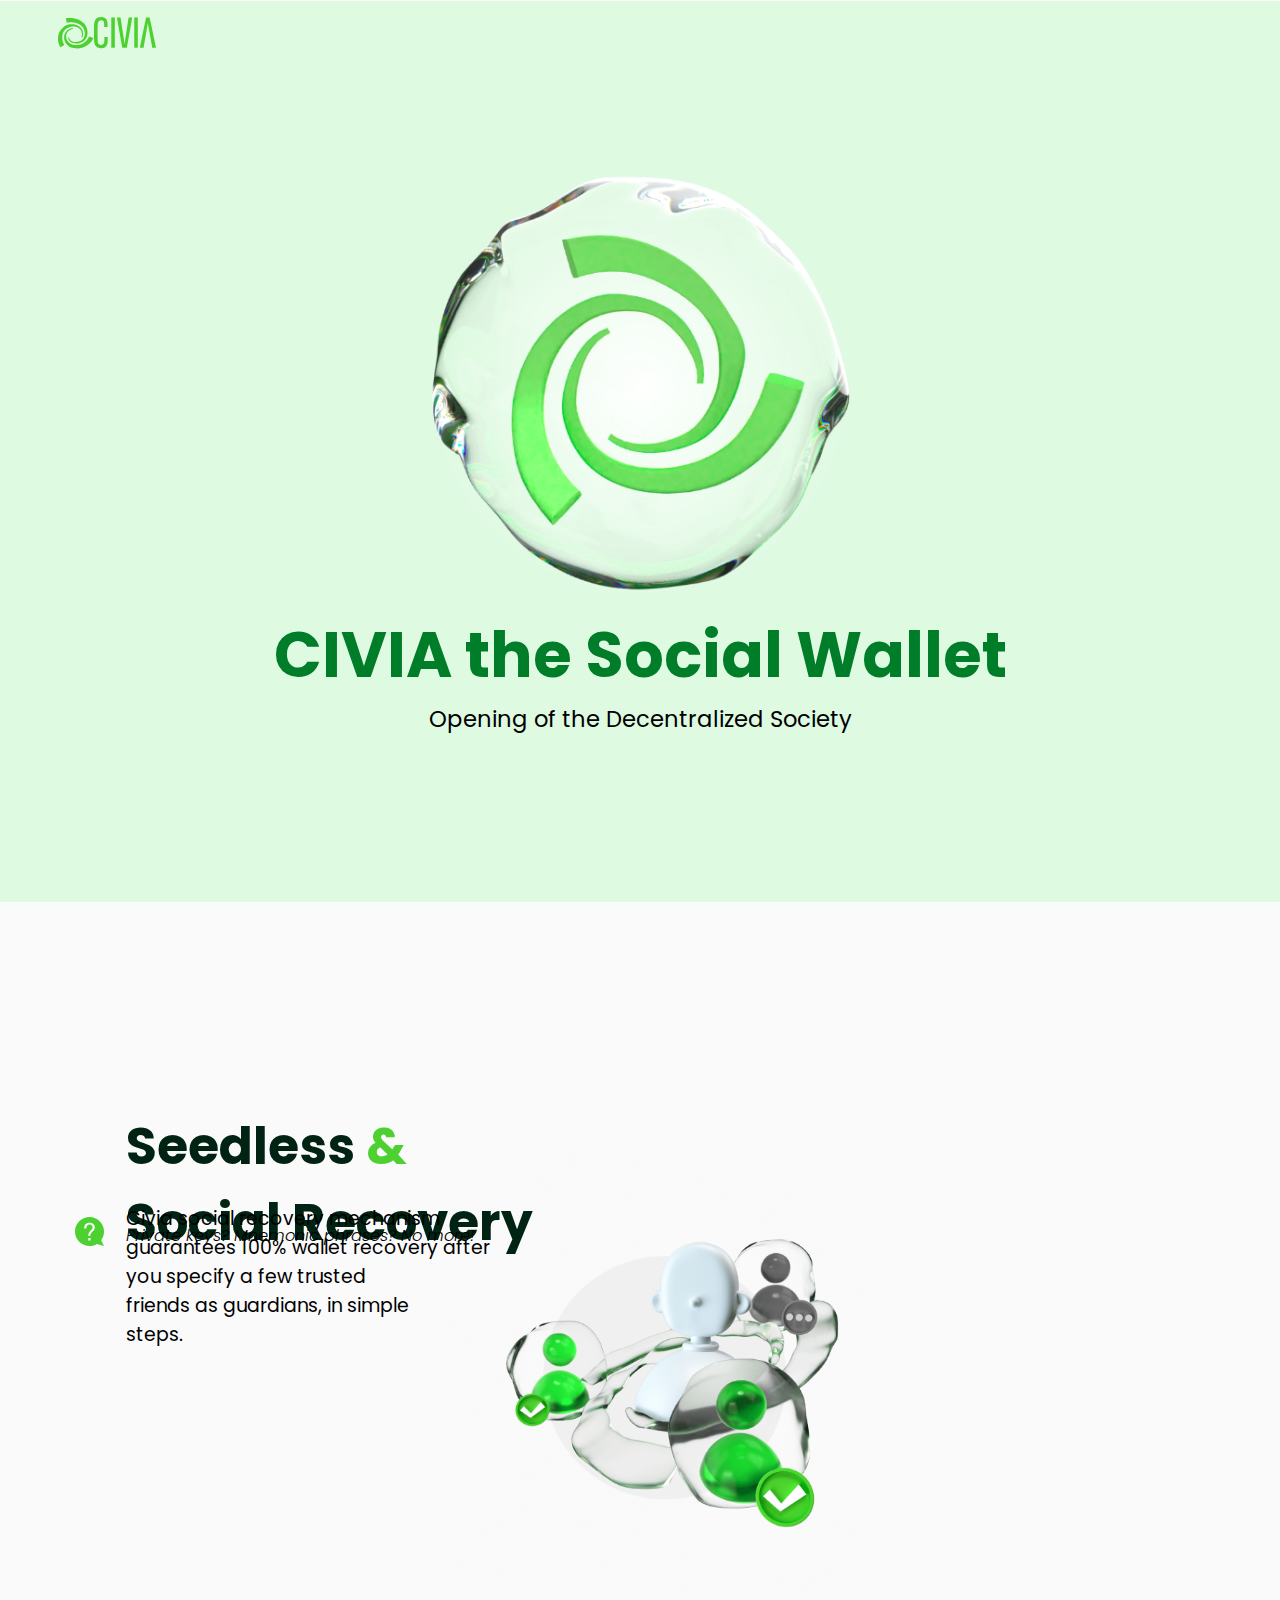
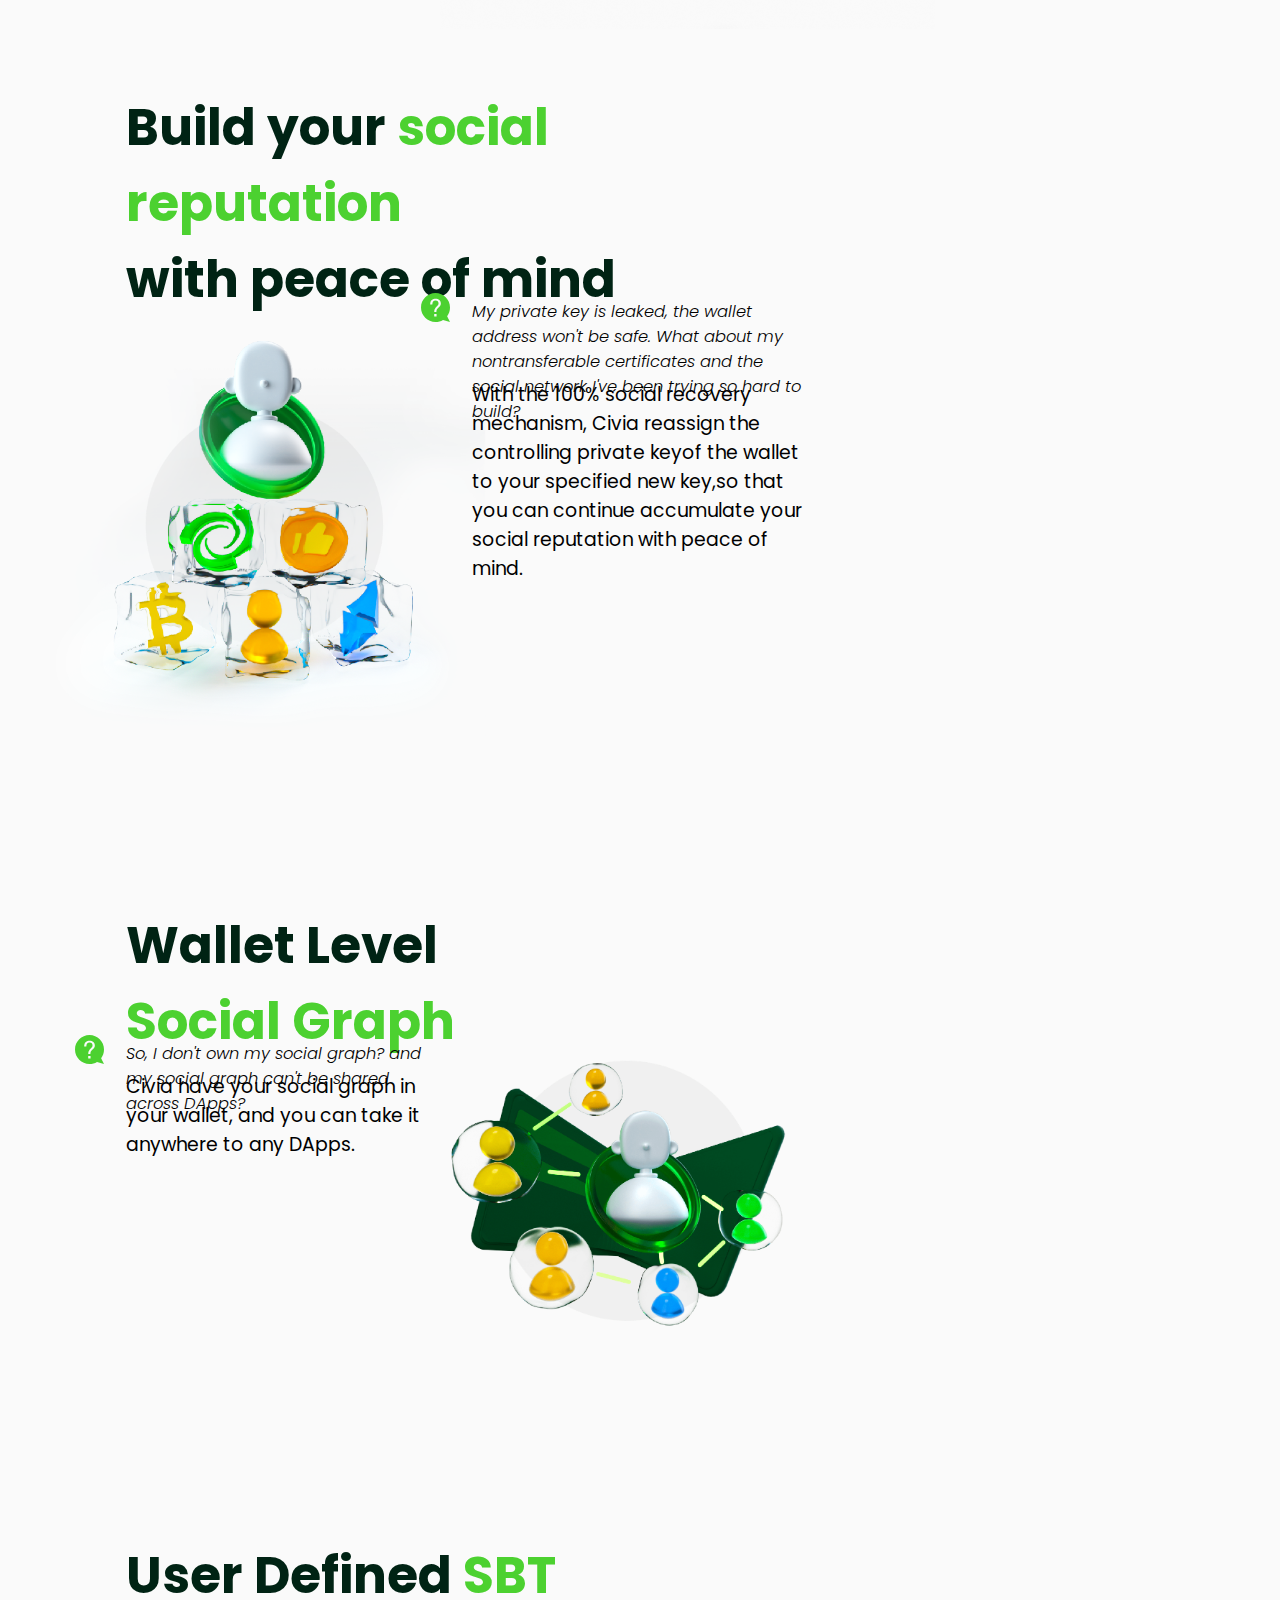
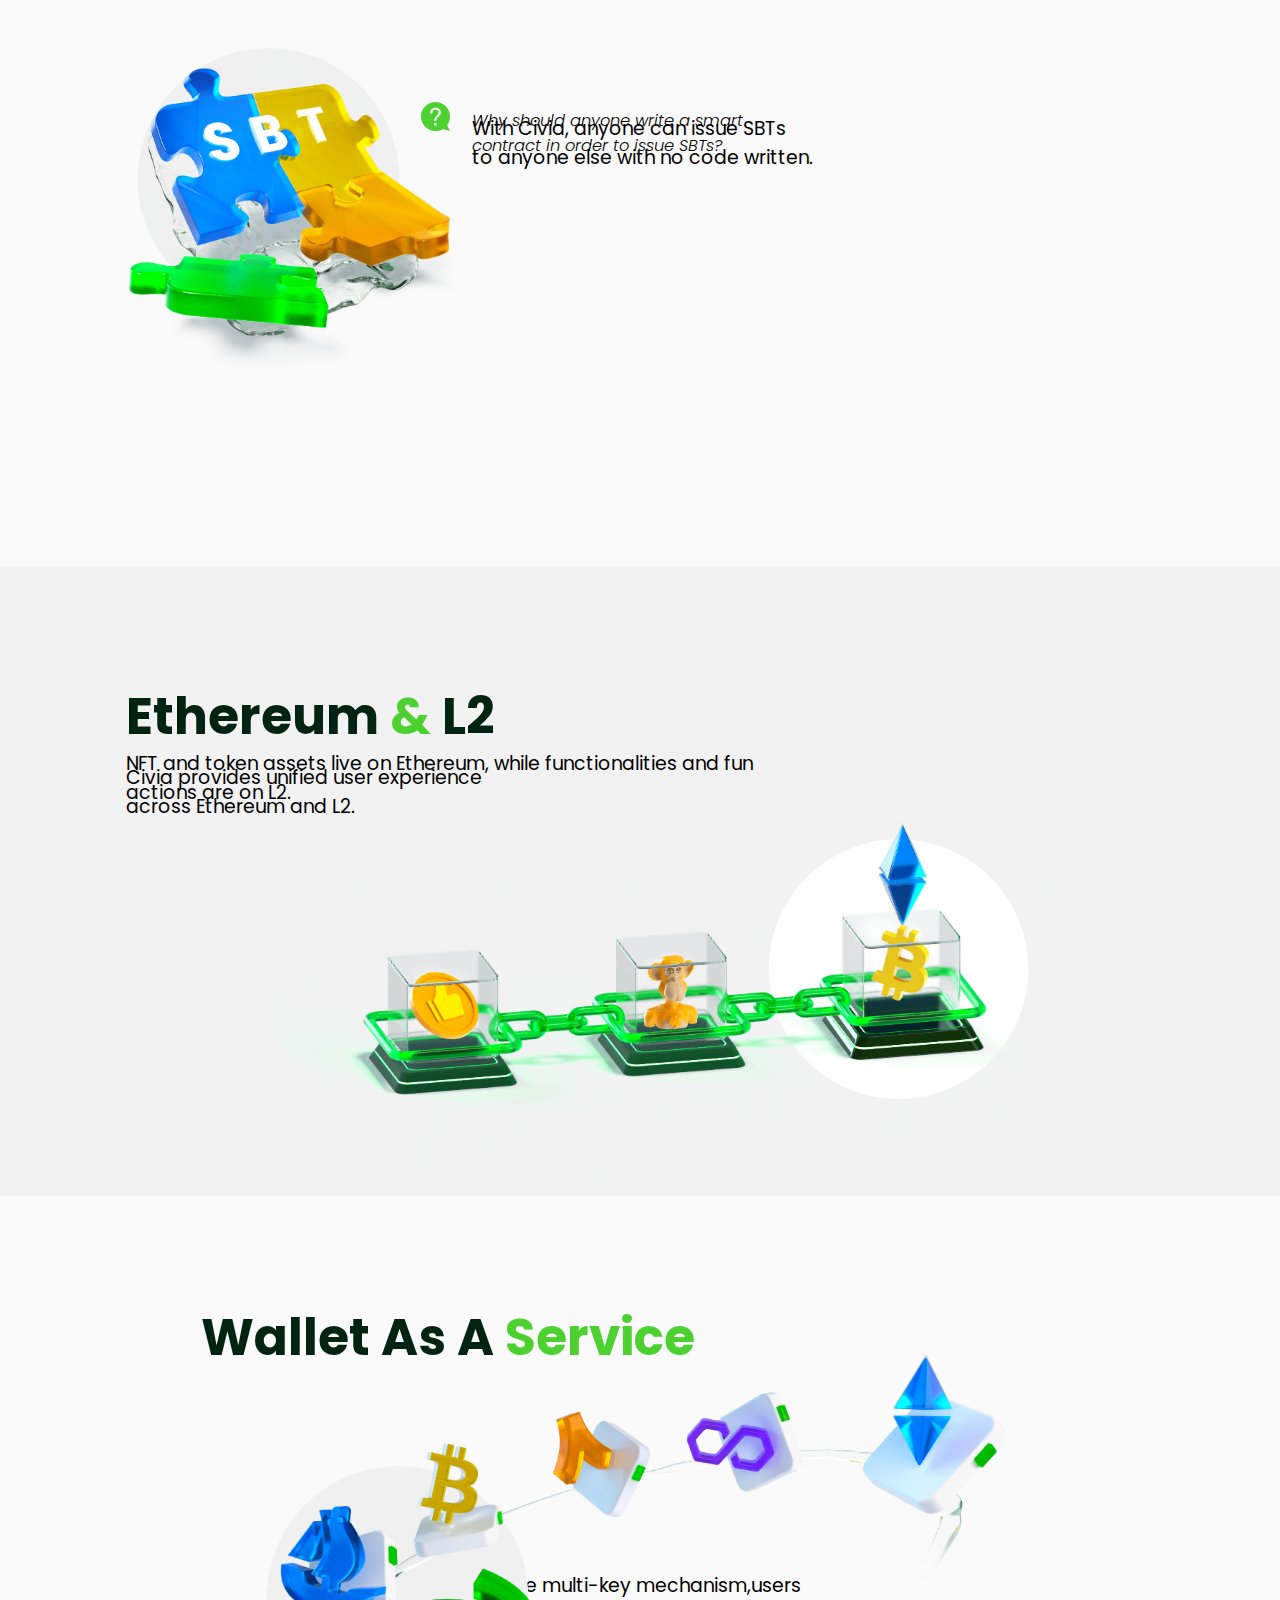
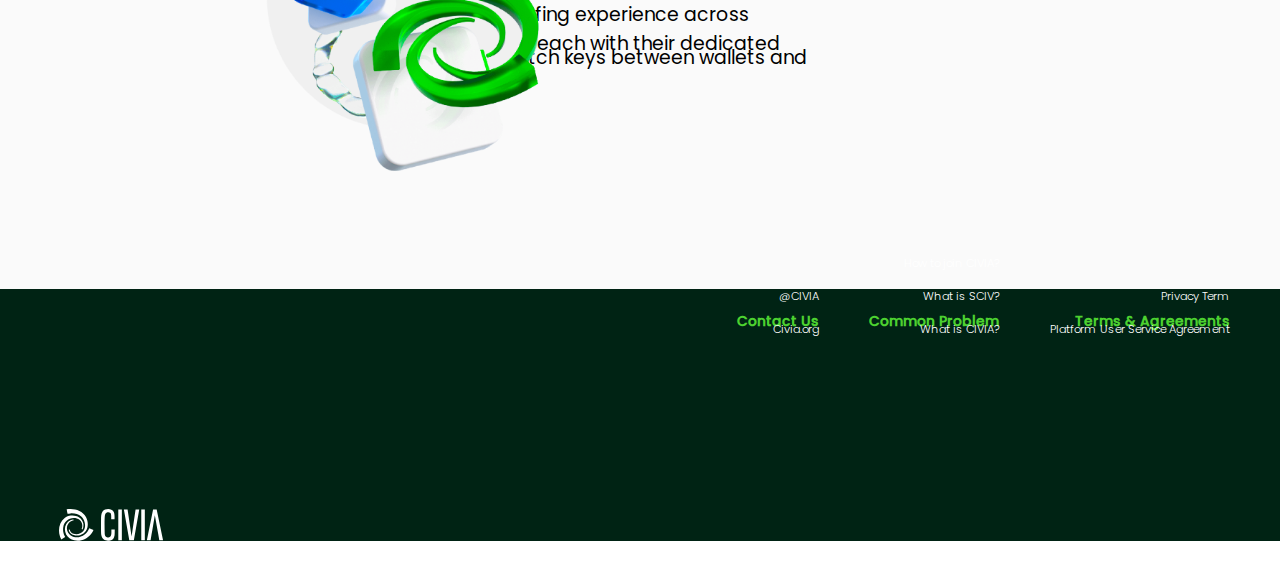
==== index.html @ f8cc35bf "save" ====
<!DOCTYPE html>
<html lang="en">
<head>
  <meta charset="UTF-8">
  <meta http-equiv="X-UA-Compatible" content="IE=edge">
  <meta name="viewport" content="width=device-width, initial-scale=1.0, maximum-scale=1.0, minimum-scale=1.0, viewport-fit=cover"/>
  <title>Civia</title>
  <link rel="icon" type="image/svg+xml" href="./img/images/civia-icon.svg" />
  <link href="https://cdn.jsdelivr.net/npm/bootstrap@5.3.0-alpha1/dist/css/bootstrap.min.css" rel="stylesheet" integrity="sha384-GLhlTQ8iRABdZLl6O3oVMWSktQOp6b7In1Zl3/Jr59b6EGGoI1aFkw7cmDA6j6gD" crossorigin="anonymous">
  <link rel="stylesheet" href="./css/index.css">
  <script src="https://cdn.jsdelivr.net/npm/bootstrap@5.3.0-alpha1/dist/js/bootstrap.bundle.min.js" integrity="sha384-w76AqPfDkMBDXo30jS1Sgez6pr3x5MlQ1ZAGC+nuZB+EYdgRZgiwxhTBTkF7CXvN" crossorigin="anonymous"></script>
</head>
<body>
  <div class="container-fluid body">
    <div class="container-fluid header">
      <div class="container-fluid header-item">
        <img class="icon" src="./img/images/civia-icon.svg" alt="">
        <img class="logo" src="./img/images/civia-logo.svg" alt="">
      </div>
    </div>
    <div class="container-fluid section">
      <div class="image-box">
        <img class="image-bg" src="./img/images/background_W.png" alt="">
        <div id="image">
          <canvas id="cvs" width="474" height="474"  />
        </div>
      </div>
      
      <!-- <img id="image" src="./img/pics/pop00000001.png" alt=""> -->
      <div class="desc1">CIVIA the Social Wallet</div>
      <div class="desc2">Opening of the Decentralized Society</div>
    </div>
    <div class="container-fluid section-1">
      <div class="container-md bg">
        <p class="title">Seedless <span>&</span><br/>Social Recovery</p>
        <div class="desc">
          <p class="desc-1">Private keys? Mnemonic phrases? No more!</p>
          <p class="desc-2">Civia social recovery mechanism<br/>guarantees 100% wallet recovery after<br/>you specify a few trusted<br/>friends as guardians, in simple<br/>steps.</p>
        </div>
      </div>
    </div>
    <div class="container-fluid section-2">
      <div class="container-md bg">
        <p class="title">Build your <span>social<br/>reputation</span><br/>with peace of mind</p>
        <div class="desc">
          <p class="desc-1">My private key is leaked, the wallet<br/>address won't be safe. 
            What about my<br/>nontransferable certificates and the<br/>social network I've been trying so hard to<br/>build?</p>
          <p class="desc-2">
            With the 100% social recovery<br/>mechanism, Civia reassign the<br/>controlling private keyof the wallet<br/>
            to your specified new key,so that<br/>you can continue accumulate your<br/>social reputation with peace of<br/>mind.</p>
        </div>
      </div>
      
    </div>
    <div class="container-fluid section-3">
      <div class="container-md bg">
        <p class="title">Wallet Level<br/><span>Social Graph</span></p>
        <div class="desc">
          <p class="desc-1">So, I don't own my social graph? and<br/>my social graph can't be shared<br/>across DApps?</p>
          <p class="desc-2">
            Civia have your social graph in<br/>your wallet, and you can take it<br/>anywhere to any DApps.</p>
        </div>
      </div>
    </div>
    <div class="container-fluid section-4">
      <div class="container-md bg">
        <p class="title">User Defined <span>SBT</span></p>
        <div class="desc">
          <p class="desc-1">Why should anyone write a smart<br/>contract in order to issue SBTs?</p>
          <p class="desc-2">With Civia, anyone can issue SBTs<br/>to anyone else with no code written.</p>
        </div>
      </div>
    </div>
    <div class="container-fluid section-5">
      <div class="container-fluid bg">
        <div class="container-md">
          <p class="title">Ethereum <span>&</span> L2</p>
          <div class="desc">
            <p class="desc-2">NFT and token assets live on Ethereum, while functionalities and fun<br/>actions are on L2. </p>
            <p class="desc-2">Civia provides unified user experience<br/>across Ethereum and L2.</p>
          </div>
          <img class="image" src="./img/images/desc-5.png" alt="">
        </div>
      </div>
    </div>
    <div class="container-fluid section-6">
      <div class="container-fluid bg">
        <p class="title">Wallet As A <span>Service</span></p>
        <img class="image" src="./img/images/desc-6.png" alt="">
        <div class="desc">
          <p class="desc-2">With the flexible multi-key mechanism,users<br/>get smooth surfing experience across<br/>multiple DApps each with their dedicated<br/>keys.  </p>
          <p class="desc-2">No need to switch keys between wallets and<br/>DApps.</p>
        </div>
      </div>
    </div>
    <div class="container-fluid section-footer">
      <div class="left">
        <img class="icon" src="./img/images/civia-icon2.svg" alt="">
        <img class="logo" src="./img/images/civia-logo2.svg" alt="">
      </div>
      <div class="right">
        <div class="list">
          <h1>Contact Us</h1>
          <p>Civia.org</p>
          <p>@CIVIA</p>
        </div>
        <div class="list">
          <h1>Common Problem</h1>
          <p>What is CIVIA?</p>
          <p>What is SCIV?</p>
          <p>How to join CIVIA?</p>
        </div>
        <div class="list">
          <h1>Terms & Agreements</h1>
          <p>Platform User Service Agreement</p>
          <p>Privacy Term</p>
        </div>
      </div>
    </div>
  </div>
</body>
<script src="./js/jquery.min.js"></script>
<script src="./js/index.js"></script>
<script>
  $(function() {
    const urls = (new Array(240).fill(0, 0).map( (item, idx) => `pop00000${idx>98? '': (idx>8? '0': '00')}${idx +1}.png`));

    function mapImages (urls) {
      const imgMaps = new Map();
      let count = 0;
      //
      for(let url of urls){
        imgMaps.set(url, null);
        loadImg(url).then(img => img, () => {
          return loadImg(url);
        }).then(img => {
          imgMaps.set(url, img);
          count ++;
        });
      }
      return imgMaps;
    };

    const imgMaps = mapImages(urls);

    function loadImg(src) {
      console.log('----- src -----', src);
      return fetch(`/img/pics/${src}`).then((res) => res.blob()).then( blob => {
        const img = new Image();
        img.src =  URL.createObjectURL(blob);
        return img;
      });
    };

    function drawImg(imgMaps, index = 0, ctx) {
      const imgArr = Array.from(imgMaps.keys());
      const key = imgArr[index];
      const img = imgMaps.get(key);
      if(img){
        ctx.clearRect(0, 0, 474, 474);
        ctx.drawImage(imgMaps.get(key), 0, 0, 474, 474);
      }
    }

    const ctx = $('#cvs')[0].getContext('2d');
    // console.log('----- ctx -----', ctx);
    let index = 0;
    drawImg(imgMaps, index, ctx);
    setInterval(() => {
      index >= imgMaps.size && (index = 0);
      drawImg(imgMaps, index ++, ctx);
    }, 30);
  })
</script>
</html>
---- css/index.css ----
* {
  margin: 0;
  padding: 0;
}

@font-face {
  font-family: p-Bold;
  src: url(../font/Poppins-Bold.ttf);
}

@font-face {
  font-family: p-Light;
  src: url(../font/Poppins-Light.ttf);
}

@font-face {
  font-family: p-Lightlic;
  src: url(../font/Poppins-LightItalic.ttf);
}

@font-face {
  font-family: p-Medium;
  src: url(../font/Poppins-Medium.ttf);
}

@font-face {
  font-family: p-Regular;
  src: url(../font/Poppins-Regular.ttf);
}

.body {
  background: #FAFAFA;
}

.container-fluid {
  padding-left: 0;
  padding-right: 0;
  padding-top: 1px;
}

/* .container-lg {
  border: 1px solid;
} */

.header {
  height: 1rem;
  position: fixed;
  top: 0;
  left: 0;
  z-index: 9999;
}

.header .header-item {
  height: 100%;
  display: flex;
  justify-content: space-between;
  align-items: center;
}

.header .header-item .logo {
  width: 1rem;
  margin-right: 0.97rem;
}

.header .header-item .icon {
  width: 0.5613rem;
  margin-left: 0.93rem;
}

.section {
  background-color: #DEFAE1;
  display: flex;
  flex-direction: column;
  justify-content: center;
  align-items: center;
}

.image-box {
  width: 7rem;
  height: 7rem;
  position: relative;
}

.image-box .image-bg {
  width: 100%;
  height: 100%;
  position: absolute;
  top: 0;
  left: 0;
}

#image {
  width: 100%;
  height: 100%;
  position: relative;
}

/* #image img {
  width: 100%;
  height: 100%;
  position: absolute;
  top: 0;
  left: 0;
} */

#image canvas {
  width: 7rem;
  height: 7rem;
  position: absolute;
  top: 0;
  left: 0;
}

.section .desc1 {
  font-family: p-Bold;
  color: rgba(0, 125, 40, 1);
  font-size: 1rem;
  white-space: nowrap;
}

.section .desc2 {
  font-family: p-Regular;
  font-size: 0.36rem;
  white-space: nowrap;
}

.title {
  font-family: p-Bold;
  font-size: 0.8rem;
  color: rgba(0, 35, 20, 1);
}

.title span {
  color: rgba(76, 209, 48, 1);
}

.desc .desc-1 {
  font-family: p-Lightlic;
  font-size: 0.26rem;
  white-space: nowrap;
  position: relative;
}
.desc .desc-1:before{
    content: '';
    display:inline-block;
    width: 0.46rem;
    height: 0.46rem;
    position:absolute;
    left: -0.8rem;
    top: -0.1rem;
    background: url('../img/images/question.svg') no-repeat;
    background-size: 0.46rem 0.46rem;
}

.desc .desc-2 {
  font-family: p-Regular;
  font-size: 0.30rem;
  font-weight: 400;
  white-space: nowrap;
  margin-top: -0.7rem;
}

.section-1 {
  height: 12rem;
  margin-top: 0.5rem;
}

.section-1 .bg {
  width: 70%;
  height: 100%;
  background-image: url('../img/images/desc-1.png');
  background-repeat: no-repeat;
  background-size: 7.87rem 7.87rem;
  background-position: 7rem 0.4rem;
  padding-left: 2rem;
}

.section-1 .title {
  margin-top: 2.78rem;
}

.section-1 .desc {
  margin-top: -0.6rem;
}

.boxShadow {
  box-shadow: -5px 0 10px rgba(0, 0, 0, 0.1);
}

.section-2 {
  height: 13rem;
}

.section-2 .bg {
  width: 70%;
  height: 100%;
  background-image: url('../img/images/desc-2.png');
  background-repeat: no-repeat;
  background-size: 7.03rem 7.04rem;
  background-position: 0.7rem 3.3rem;
  padding-left: 2rem;
}

.section-2 .desc {
  /* margin-top: 0.5rem; */
  margin-top: -0.3rem;
  margin-left: 5.5rem;
}

.section-2 .desc .desc-1,
.section-2 .desc .desc-2 {
  width: 6.18rem;
}
 
.section-3 {
  height: 10rem;
}

.section-3 .bg {
  width: 70%;
  height: 100%;
  background-image: url('../img/images/desc-3.png');
  background-repeat: no-repeat;
  background-size: 6.53rem 6.53rem;
  background-position: 6.5rem 0.95rem;
  padding-left: 2rem;
}

.section-3 .desc {
  margin-top: -0.3rem;
}

.section-4 {
  height: 10rem;
}

.section-4 .bg {
  width: 70%;
  height: 100%;
  background-image: url('../img/images/desc-4.png');
  background-repeat: no-repeat;
  background-size: 8.67rem 8.67rem;
  background-position: 0 -0.2rem;
  padding-left: 2rem;
}

.section-4 .desc {
  margin-top: 1.5rem;
  margin-left: 5.5rem;
}

.section-4 .desc .desc-1,
.section-4 .desc .desc-2 {
  width: 6.2rem;
}

.section-5 {
  height: 10rem;
  background: rgba(242, 242, 242, 1);
  position: relative;
}

.section-5 .bg {
  width: 70%;
  height: 100%;
  padding-left: 2rem;
}

.section-5 .title {
  margin-top: 1.76rem;
}

.section-5 .image {
  width: 13.08rem;
  height: 6.55rem;
  position: absolute;
  top: 3.3rem;
  left: 4.15rem;
}

.section-5 .desc {
  margin-top: 0.6rem;
}

.section-6 {
  height: 11rem;
  position: relative;
}

.section-6 .bg {
  width: 70%;
  height: 100%;
}

.section-6 .title {
  margin-top: 1.62rem;
  text-align: center;
}

.section-6 .image {
  width: 15.39rem;
  height: 7.7rem;
  position: absolute;
  top: 1.85rem;
  left: 2rem;
}

.section-6 .desc {
  margin-top: 3.8rem;
  margin-left: 6.2rem;
}

.section-6 .desc .desc-2 {
  width: 8.2rem;
}

.section-footer {
  height: 4rem;
  background: rgba(0, 35, 20, 1);
  display: flex;
  justify-content: space-between;
}

.section-footer .left {
  height: 100%;
  display: flex;
  align-items: flex-end;
  margin-left: 0.94rem;
  padding-bottom: 0.5rem;
}

.section-footer .left .icon {
  width: 0.5603rem;
}

.section-footer .left .logo {
  width: 1rem;
  margin-left: 0.11rem;
}

.section-footer .right {
  display: flex;
}

.section-footer .right .list {
  text-align: right;
  margin-right: 0.8rem;
  margin-top: 0.5rem;
}

.section-footer .right .list h1 {
  font-family: p-Medium;
  font-size: 0.22rem;
  color: rgba(76, 209, 48, 1);
  line-height: 0;
}

.section-footer .right .list p {
  font-family: p-Light;
  font-size: 0.18rem;
  color: #fff;
  cursor: pointer;
}

.section-footer .right .list p:not(:nth-child(2)) {
  margin-top: -0.8rem;
}

@media screen and (max-width: 768px) {
  .section-1 .bg,
  .section-2 .bg,
  .section-3 .bg,
  .section-4 .bg,
  .section-5 .bg,
  .section-6 .bg {
    width: 90%;
  }
}
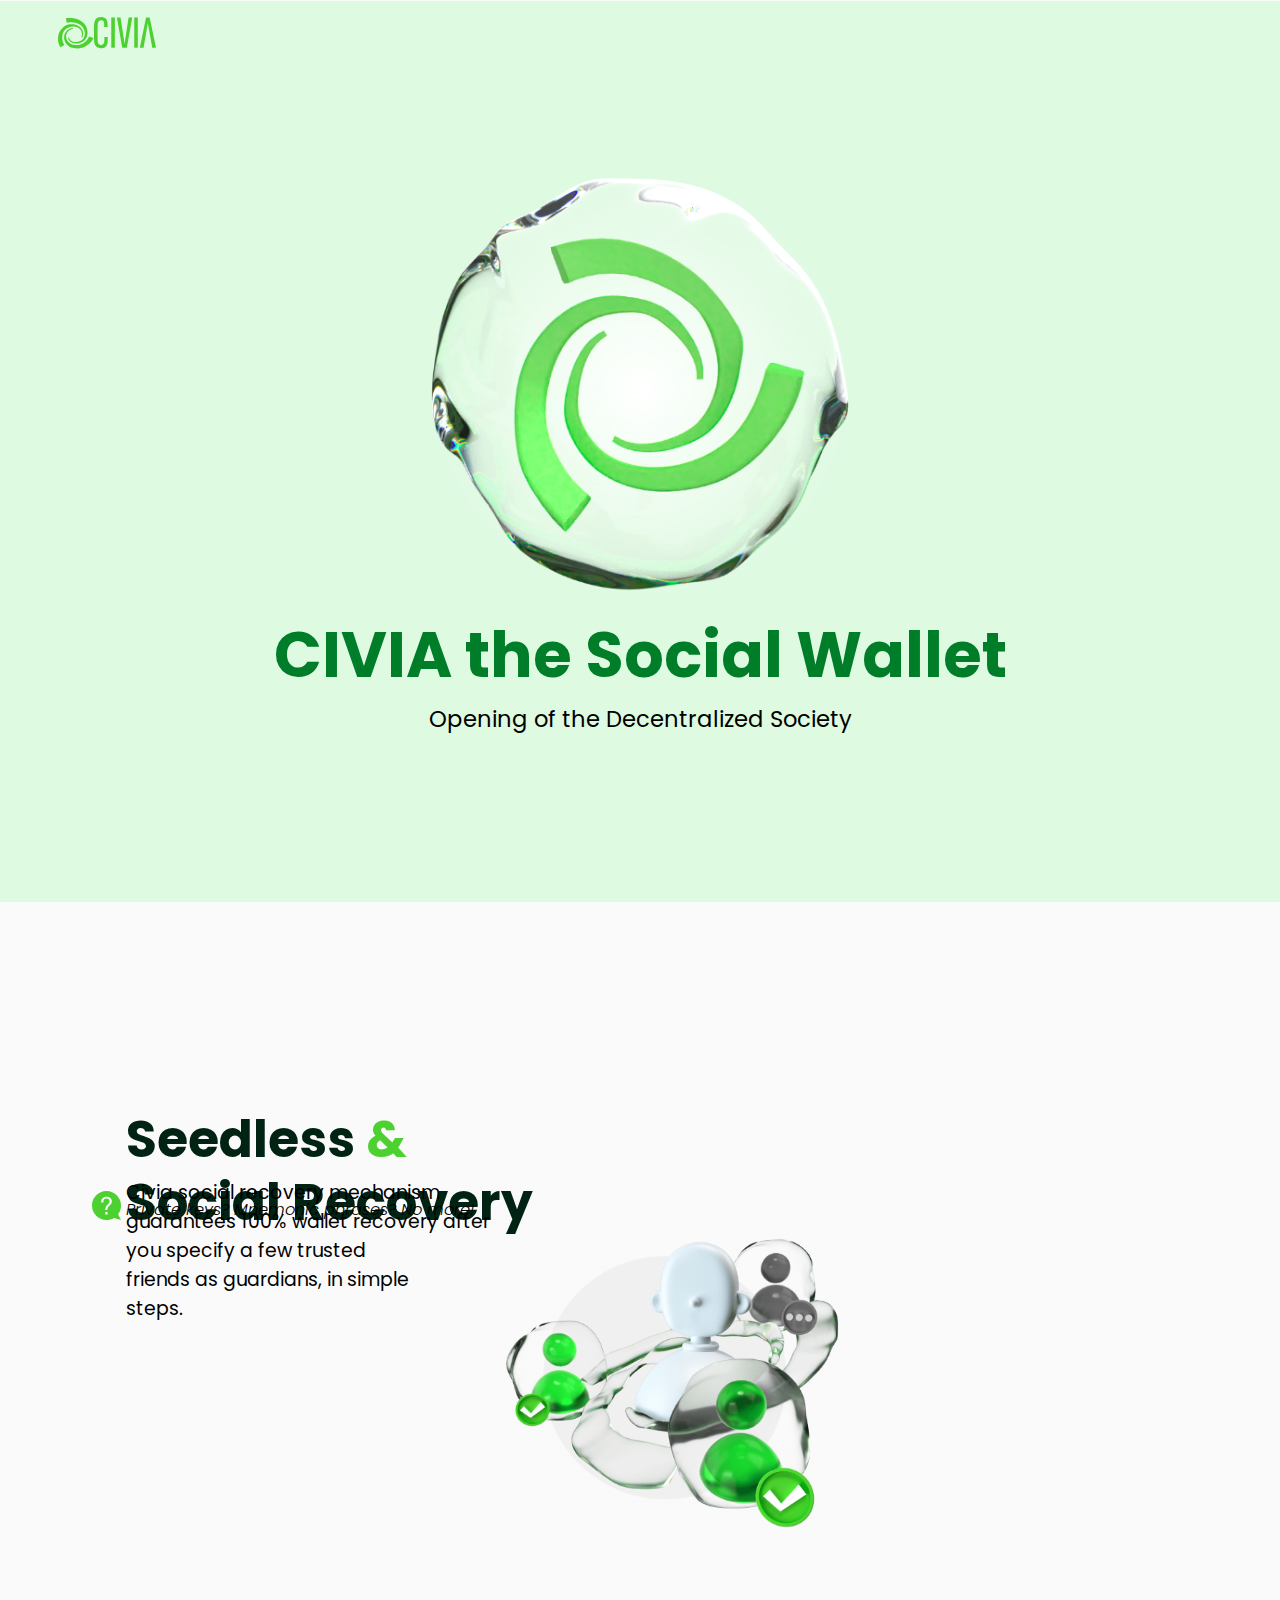
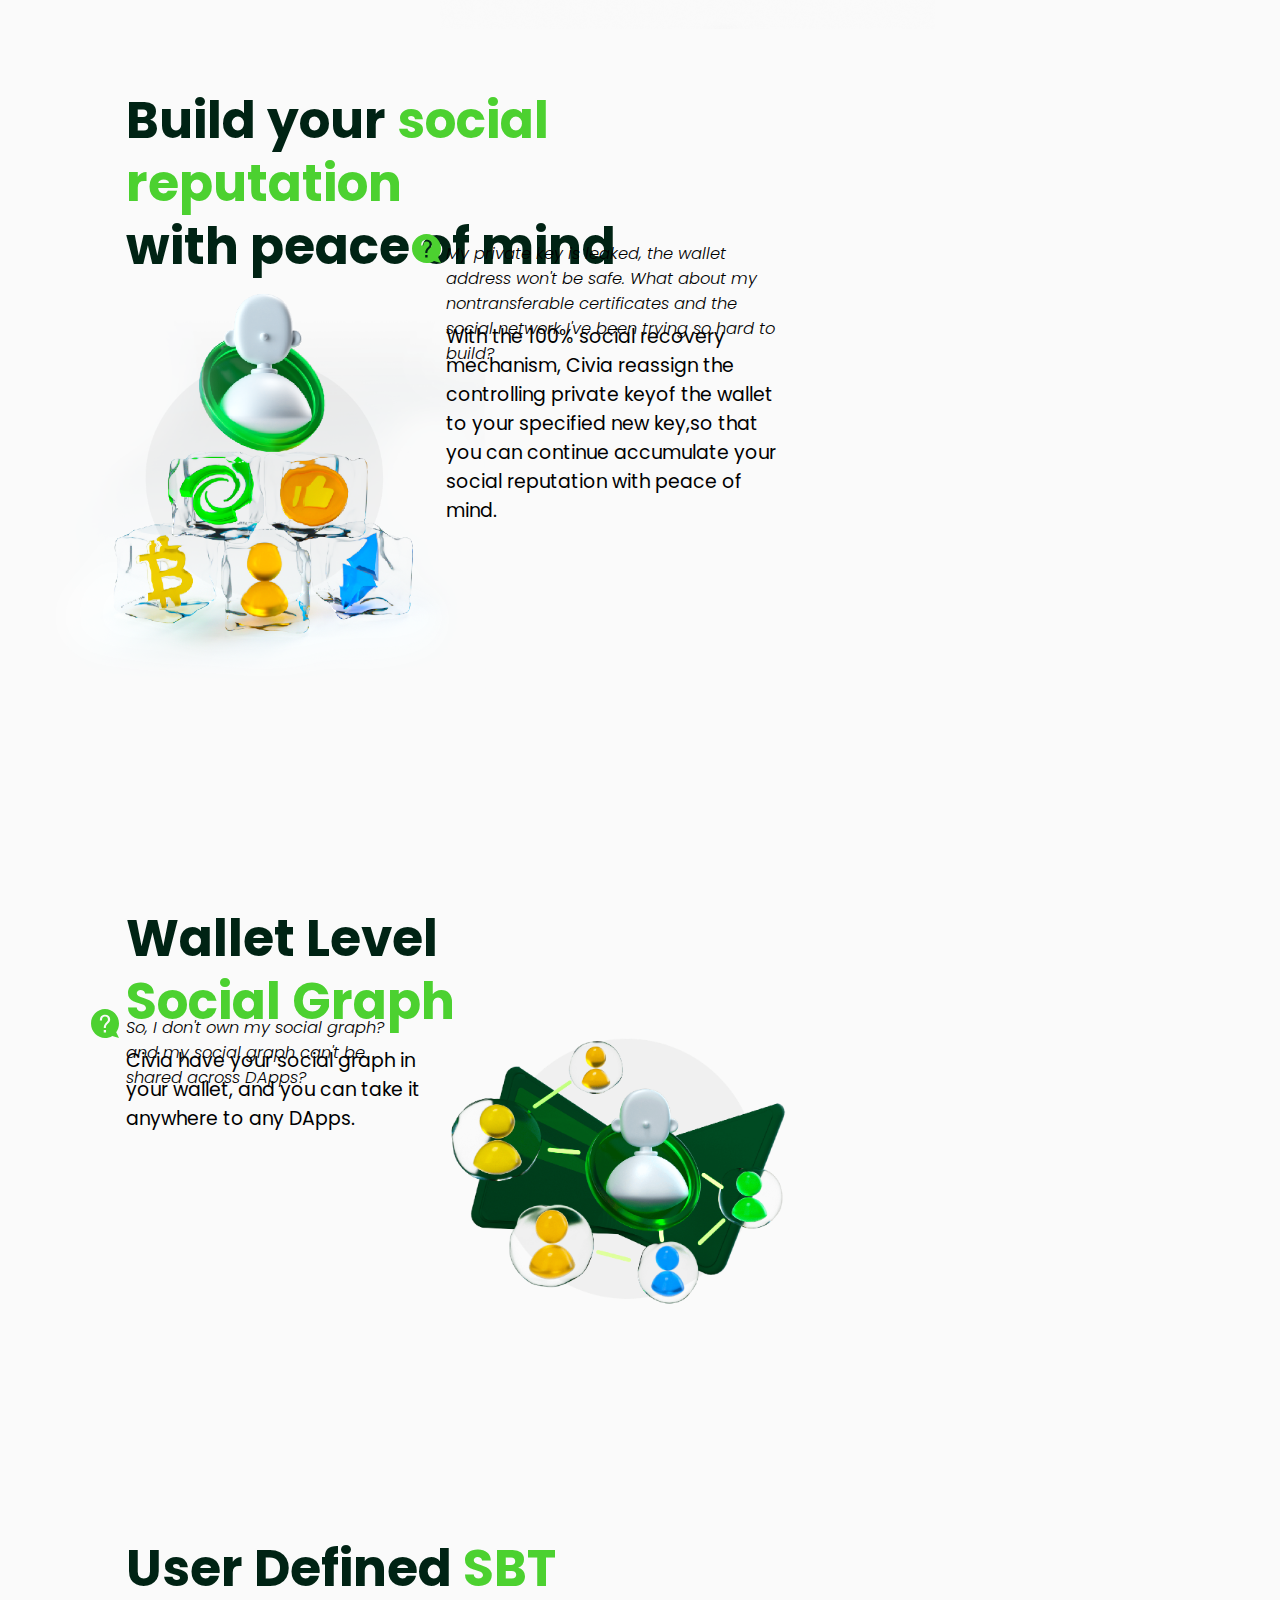
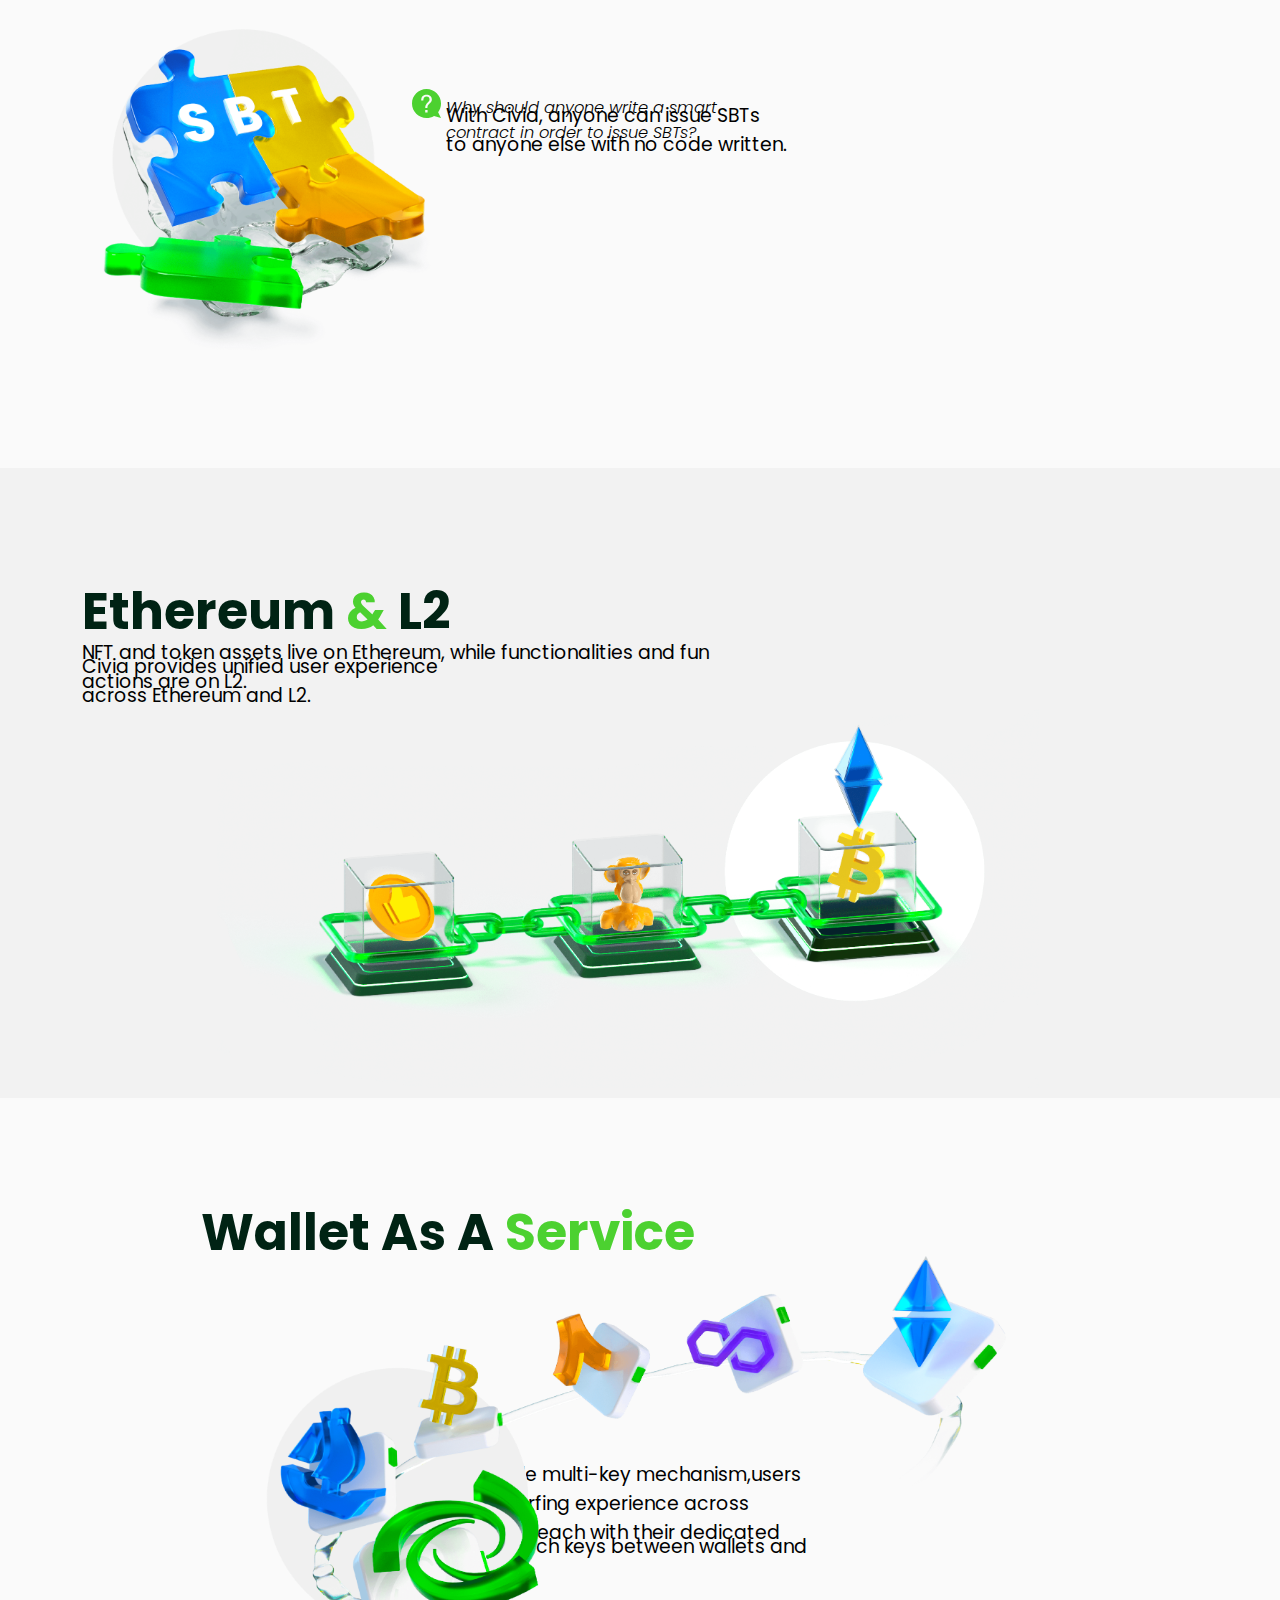
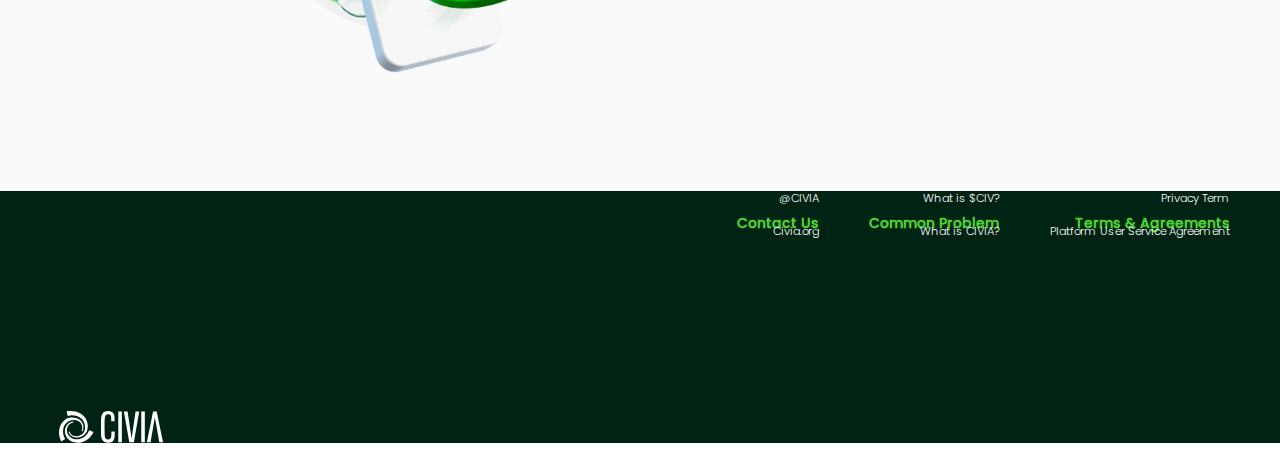
==== commit 52b2b405: "fit phone" ====
--- a/index.html
+++ b/index.html
@@ -34,8 +34,10 @@
       <div class="container-md bg">
         <p class="title">Seedless <span>&</span><br/>Social Recovery</p>
         <div class="desc">
-          <p class="desc-1">Private keys? Mnemonic phrases? No more!</p>
-          <p class="desc-2">Civia social recovery mechanism<br/>guarantees 100% wallet recovery after<br/>you specify a few trusted<br/>friends as guardians, in simple<br/>steps.</p>
+          <p class="desc-1 min768">Private keys? Mnemonic phrases? No more!</p>
+          <p class="desc-1 max768">Private keys? Mnemonic<br/>phrases? No more!</p>
+          <p class="desc-2 min768">Civia social recovery mechanism<br/>guarantees 100% wallet recovery after<br/>you specify a few trusted<br/>friends as guardians, in simple<br/>steps.</p>
+          <p class="desc-2 max768">Civia social recovery<br/>mechanism guarantees<br/>100% wallet recovery after<br/>you specify a few trusted<br/>friends as guardians, in<br/>simple steps.</p>
         </div>
       </div>
     </div>
@@ -43,11 +45,16 @@
       <div class="container-md bg">
         <p class="title">Build your <span>social<br/>reputation</span><br/>with peace of mind</p>
         <div class="desc">
-          <p class="desc-1">My private key is leaked, the wallet<br/>address won't be safe. 
+          <p class="desc-1 min768">My private key is leaked, the wallet<br/>address won't be safe. 
             What about my<br/>nontransferable certificates and the<br/>social network I've been trying so hard to<br/>build?</p>
-          <p class="desc-2">
+          <p class="desc-1 max768">My private key is leaked,<br/> the wallet address won't<br/>be safe. 
+            What about my<br/>nontransferable certificates<br/>and the social network I've<br/>been trying so hard to<br/>build?</p>
+          <p class="desc-2 min768">
             With the 100% social recovery<br/>mechanism, Civia reassign the<br/>controlling private keyof the wallet<br/>
             to your specified new key,so that<br/>you can continue accumulate your<br/>social reputation with peace of<br/>mind.</p>
+          <p class="desc-2 max768">
+            With the 100% social recovery<br/>mechanism, Civia reassign<br/>the controlling private keyof<br/>the wallet
+            to your specified<br/>new key,so that you can<br/>continue accumulate your<br/>social reputation with peace<br/>of mind.</p>
         </div>
       </div>
       
@@ -56,9 +63,12 @@
       <div class="container-md bg">
         <p class="title">Wallet Level<br/><span>Social Graph</span></p>
         <div class="desc">
-          <p class="desc-1">So, I don't own my social graph? and<br/>my social graph can't be shared<br/>across DApps?</p>
-          <p class="desc-2">
+          <p class="desc-1 min768">So, I don't own my social graph?<br/>and my social graph can't be<br/>shared across DApps?</p>
+          <p class="desc-1 max768">So, I don't own my social graph? and<br/>my social graph can't be shared<br/>across DApps?</p>
+          <p class="desc-2 min768">
             Civia have your social graph in<br/>your wallet, and you can take it<br/>anywhere to any DApps.</p>
+          <p class="desc-2 max768">
+            Civia have your social graph<br/>in your wallet, and you can<br/>take it anywhere to any DApps.</p>
         </div>
       </div>
     </div>
@@ -66,8 +76,10 @@
       <div class="container-md bg">
         <p class="title">User Defined <span>SBT</span></p>
         <div class="desc">
-          <p class="desc-1">Why should anyone write a smart<br/>contract in order to issue SBTs?</p>
-          <p class="desc-2">With Civia, anyone can issue SBTs<br/>to anyone else with no code written.</p>
+          <p class="desc-1 min768">Why should anyone write a smart<br/>contract in order to issue SBTs?</p>
+          <p class="desc-1 max768">Why should anyone write a<br/>smart contract in order to<br/>issue SBTs?</p>
+          <p class="desc-2 min768">With Civia, anyone can issue SBTs<br/>to anyone else with no code written.</p>
+          <p class="desc-2 max768">With Civia, anyone can issue<br/>SBTs to anyone else with no<br/>code written.</p>
         </div>
       </div>
     </div>
@@ -76,8 +88,10 @@
         <div class="container-md">
           <p class="title">Ethereum <span>&</span> L2</p>
           <div class="desc">
-            <p class="desc-2">NFT and token assets live on Ethereum, while functionalities and fun<br/>actions are on L2. </p>
-            <p class="desc-2">Civia provides unified user experience<br/>across Ethereum and L2.</p>
+            <p class="desc-2 min768">NFT and token assets live on Ethereum, while functionalities and fun<br/>actions are on L2. </p>
+            <p class="desc-2 max768">NFT and token assets live on Ethereum, while<br/>functionalities and fun actions are on L2. </p>
+            <p class="desc-2 min768">Civia provides unified user experience<br/>across Ethereum and L2.</p>
+            <p class="desc-2 max768">Civia provides unified user experience<br/>across Ethereum and L2.</p>
           </div>
           <img class="image" src="./img/images/desc-5.png" alt="">
         </div>
@@ -88,8 +102,10 @@
         <p class="title">Wallet As A <span>Service</span></p>
         <img class="image" src="./img/images/desc-6.png" alt="">
         <div class="desc">
-          <p class="desc-2">With the flexible multi-key mechanism,users<br/>get smooth surfing experience across<br/>multiple DApps each with their dedicated<br/>keys.  </p>
-          <p class="desc-2">No need to switch keys between wallets and<br/>DApps.</p>
+          <p class="desc-2 min768">With the flexible multi-key mechanism,users<br/>get smooth surfing experience across<br/>multiple DApps each with their dedicated<br/>keys.</p>
+          <p class="desc-2 max768">With the flexible multi-key<br/>mechanism,users get smooth<br/>surfing experience across<br/>multiple DApps each with their<br/>dedicated keys.</p>
+          <p class="desc-2 min768">No need to switch keys between wallets and<br/>DApps.</p>
+          <p class="desc-2 max768">No need to switch keys between<br/>wallets and DApps.</p>
         </div>
       </div>
     </div>
@@ -107,8 +123,8 @@
         <div class="list">
           <h1>Common Problem</h1>
           <p>What is CIVIA?</p>
-          <p>What is SCIV?</p>
-          <p>How to join CIVIA?</p>
+          <p>What is $CIV?</p>
+          <!-- <p>How to join CIVIA?</p> -->
         </div>
         <div class="list">
           <h1>Terms & Agreements</h1>
@@ -128,7 +144,6 @@
     function mapImages (urls) {
       const imgMaps = new Map();
       let count = 0;
-      //
       for(let url of urls){
         imgMaps.set(url, null);
         loadImg(url).then(img => img, () => {
--- a/css/index.css
+++ b/css/index.css
@@ -36,6 +36,14 @@
   padding-left: 0;
   padding-right: 0;
   padding-top: 1px;
+}
+
+.min768 {
+  display: inherit;
+}
+
+.max768 {
+  display: none;
 }
 
 /* .container-lg {
@@ -127,6 +135,7 @@
 .title {
   font-family: p-Bold;
   font-size: 0.8rem;
+  line-height: 1rem;
   color: rgba(0, 35, 20, 1);
 }
 
@@ -146,7 +155,7 @@
     width: 0.46rem;
     height: 0.46rem;
     position:absolute;
-    left: -0.8rem;
+    left: -0.54rem;
     top: -0.1rem;
     background: url('../img/images/question.svg') no-repeat;
     background-size: 0.46rem 0.46rem;
@@ -184,7 +193,7 @@
 }
 
 .boxShadow {
-  box-shadow: -5px 0 10px rgba(0, 0, 0, 0.1);
+  box-shadow: -5px 0 10px rgba(0, 0, 0, 0.05);
 }
 
 .section-2 {
@@ -197,14 +206,14 @@
   background-image: url('../img/images/desc-2.png');
   background-repeat: no-repeat;
   background-size: 7.03rem 7.04rem;
-  background-position: 0.7rem 3.3rem;
+  background-position: 0.7rem 2.55rem;
   padding-left: 2rem;
 }
 
 .section-2 .desc {
   /* margin-top: 0.5rem; */
-  margin-top: -0.3rem;
-  margin-left: 5.5rem;
+  margin-top: -0.6rem;
+  margin-left: 5.1rem;
 }
 
 .section-2 .desc .desc-1,
@@ -222,7 +231,7 @@
   background-image: url('../img/images/desc-3.png');
   background-repeat: no-repeat;
   background-size: 6.53rem 6.53rem;
-  background-position: 6.5rem 0.95rem;
+  background-position: 6.5rem 0.6rem;
   padding-left: 2rem;
 }
 
@@ -230,8 +239,12 @@
   margin-top: -0.3rem;
 }
 
+.section-3 .desc .desc-1:before {
+  left: -0.56rem;
+}
+
 .section-4 {
-  height: 10rem;
+  height: 8.44rem;
 }
 
 .section-4 .bg {
@@ -240,13 +253,13 @@
   background-image: url('../img/images/desc-4.png');
   background-repeat: no-repeat;
   background-size: 8.67rem 8.67rem;
-  background-position: 0 -0.2rem;
+  background-position: -0.4rem -0.5rem;
   padding-left: 2rem;
 }
 
 .section-4 .desc {
   margin-top: 1.5rem;
-  margin-left: 5.5rem;
+  margin-left: 5.1rem;
 }
 
 .section-4 .desc .desc-1,
@@ -263,7 +276,7 @@
 .section-5 .bg {
   width: 70%;
   height: 100%;
-  padding-left: 2rem;
+  padding-left: 1.3rem;
 }
 
 .section-5 .title {
@@ -275,7 +288,7 @@
   height: 6.55rem;
   position: absolute;
   top: 3.3rem;
-  left: 4.15rem;
+  left: 3.45rem;
 }
 
 .section-5 .desc {
@@ -367,12 +380,107 @@
 }
 
 @media screen and (max-width: 768px) {
+  html, body {
+    overflow-x: hidden;
+  }
   .section-1 .bg,
   .section-2 .bg,
   .section-3 .bg,
   .section-4 .bg,
   .section-5 .bg,
   .section-6 .bg {
-    width: 90%;
+    width: 100%;
+  }
+  .min768 {
+  display: none;
+}
+
+.max768 {
+  display: inherit;
+}
+  .title {
+    font-size: 0.5rem;
+    line-height: .7rem;
+  }
+  .section .desc1 {
+    font-size: .5rem;
+  }
+  .section-1 .bg {
+    background-size: 5.87rem 5.87rem;
+    background-position: 4.3rem 1.4rem;
+    padding-left: .8rem;
+  }
+  .section-1 .title {
+    margin-top: 1.78rem;
+  }
+  .section-2 .bg {
+    background-size: 6.03rem 6.04rem;
+    background-position: -0.4rem 2.75rem;
+    padding-left: .8rem;
+  }
+  .section-2 .desc {
+    margin-left: 4.2rem;
+  }
+  .section-3 .bg {
+    padding-left: .8rem;
+    background-size: 4.53rem 4.53rem;
+    background-position: 5rem 1.4rem;
+  }
+  .section-4 .bg {
+    padding-left: .8rem;
+    background-size: 6.67rem 6.67rem;
+    background-position: -1rem 0;
+  }
+  .section-4 .desc {
+    margin-top: 1.3rem;
+    margin-left: 4.1rem;
+  }
+  .section-5 .bg {
+    padding-left: 0.5rem;
+  }
+  .section-5 .image {
+    width: 7.848rem;
+    height: 3.928rem;
+    left: 45%;
+    top: 4.8rem;
+    transform: translateX(-50%);
+  }
+  .section-6 .image {
+    width: 10.773rem;
+    height: 5.39rem;
+    top: 1.85rem;
+    left: -1rem;
+  }
+  .section-6 .desc {
+    margin-top: 3rem;
+    margin-left: 4rem;
+  }
+  .section-footer {
+    height: auto;
+    flex-direction: column;
+    justify-content: center;
+    align-items: center;
+  }
+  .section-footer .left {
+    margin-left: 0;
+    margin-top: 1rem;
+  }
+  .section-footer .left .icon {
+    width: 1rem;
+  }
+
+  .section-footer .left .logo {
+    width: 2rem;
+    margin-left: 0.11rem;
+  }
+  .section-footer .right {
+    flex-direction: column;
+    justify-content: center;
+    align-items: center;
+  }
+  .section-footer .right .list {
+    text-align: center;
+    margin-right: 0;
+    margin-top: 0;
   }
 }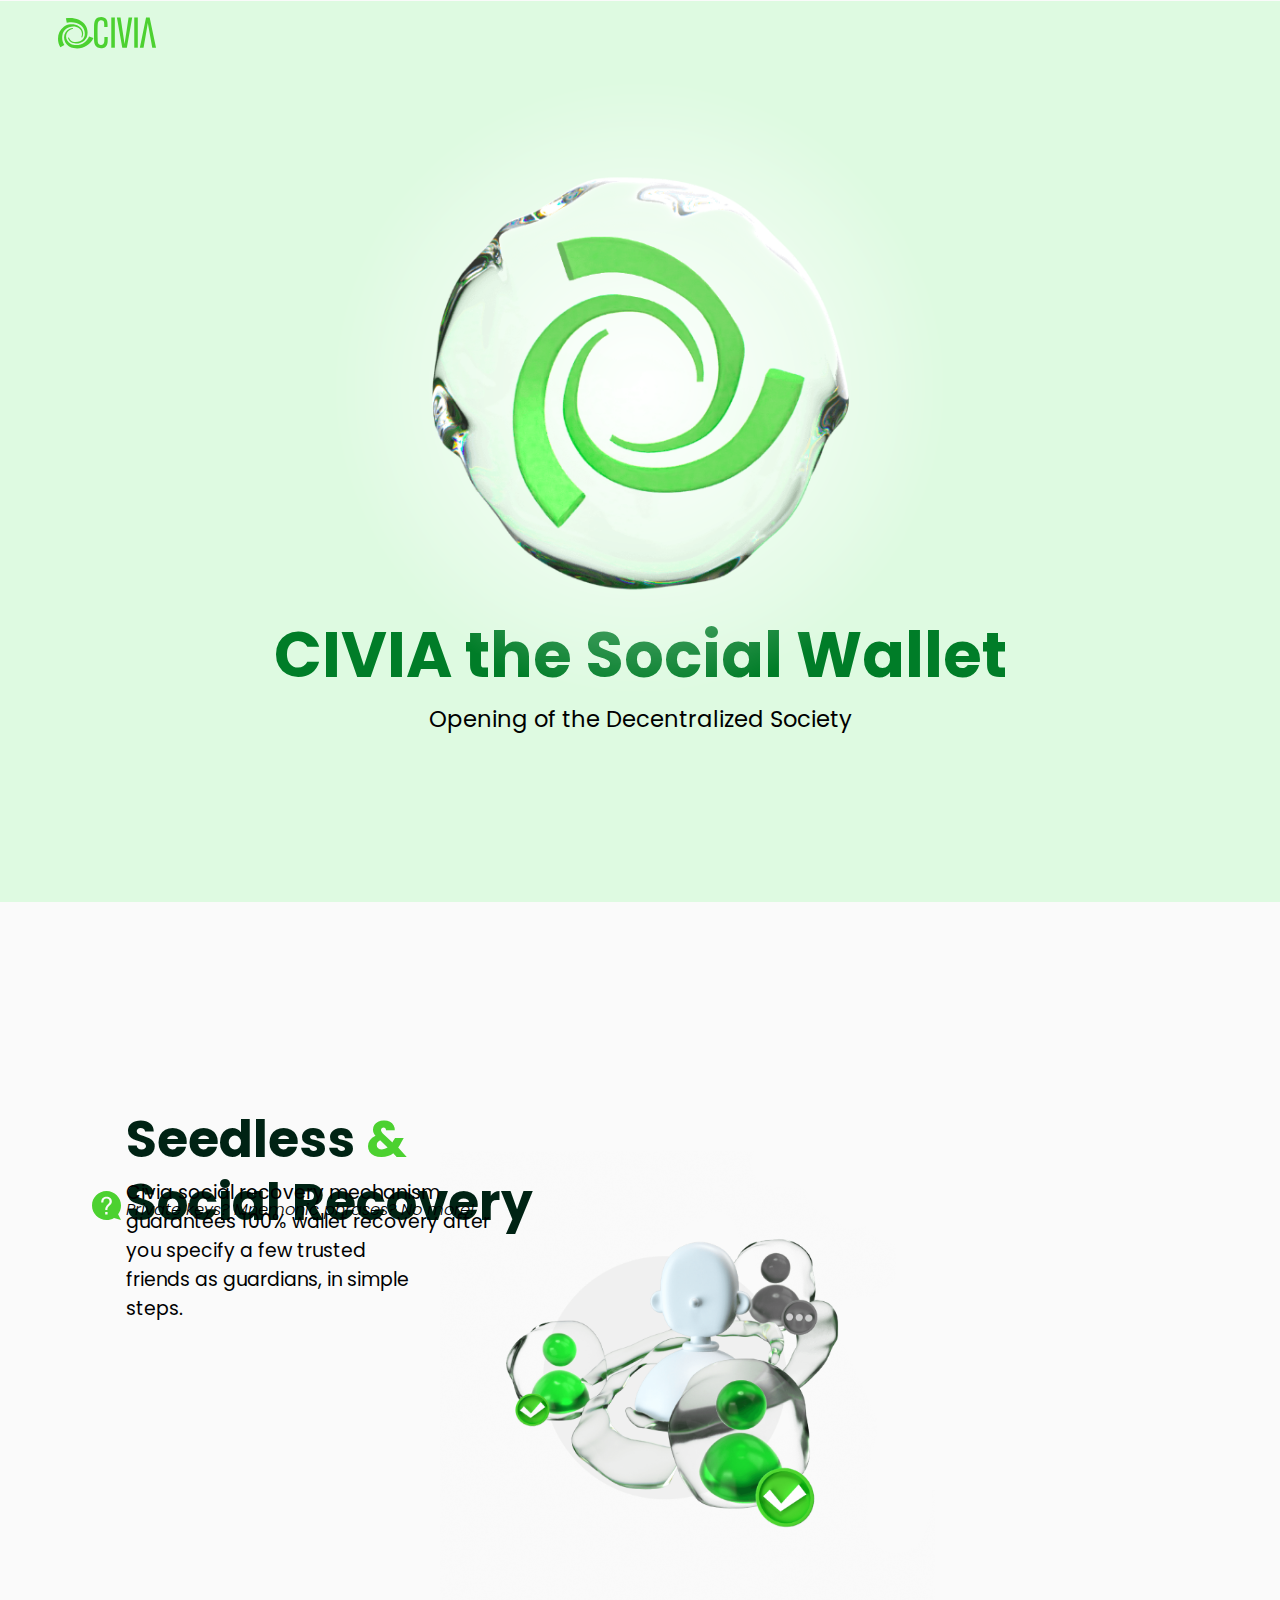
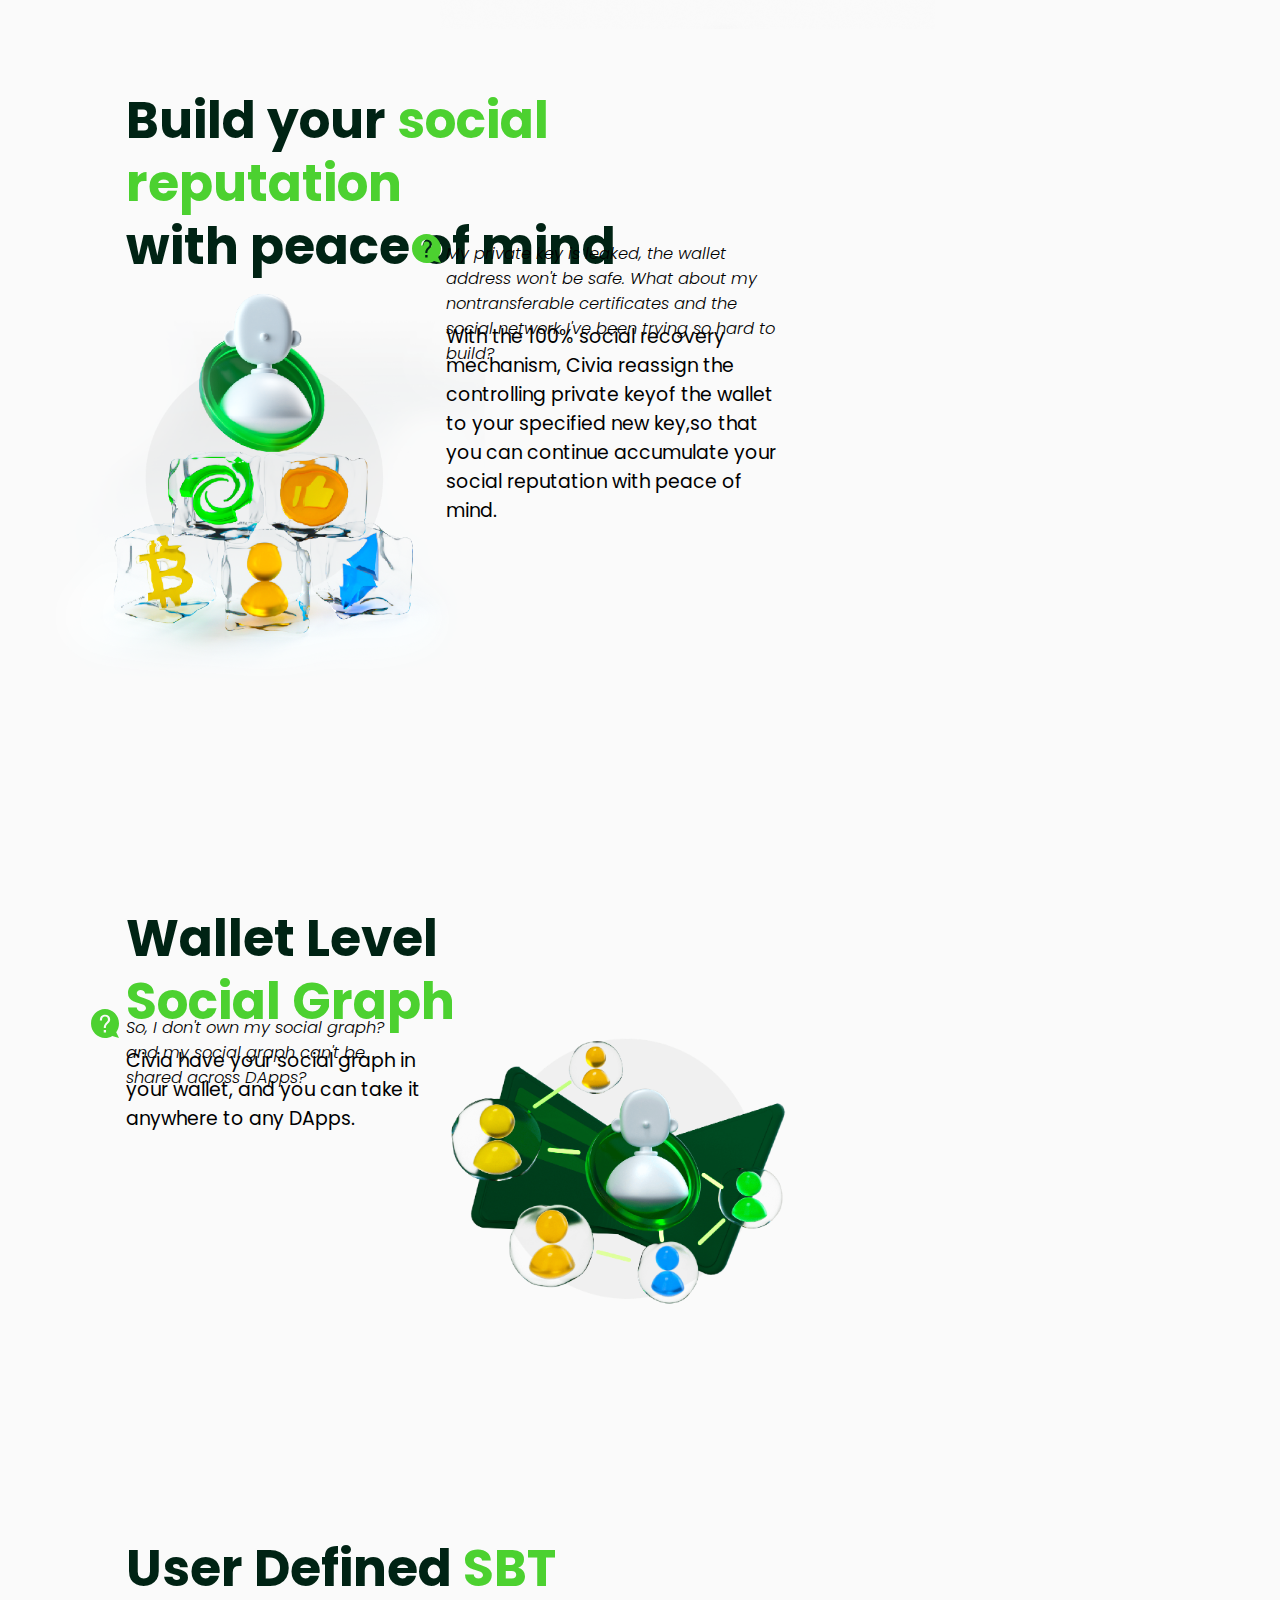
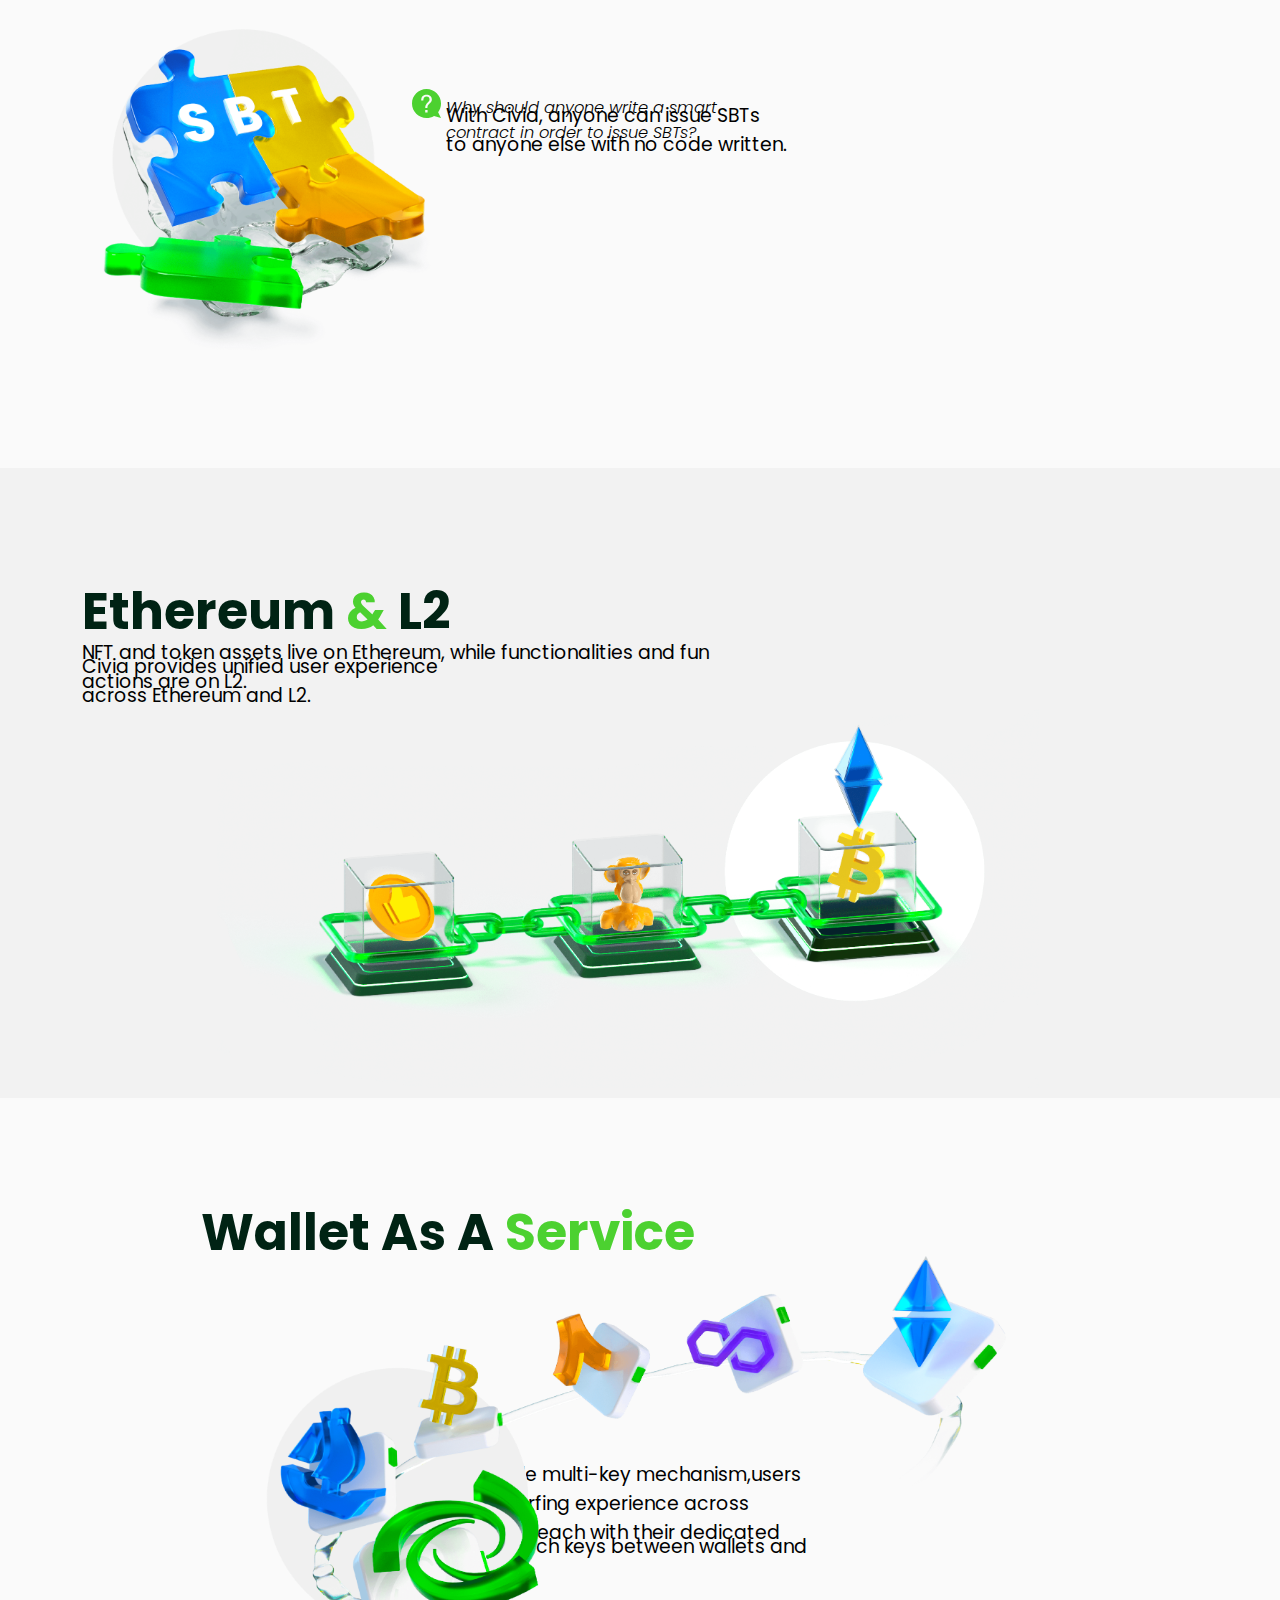
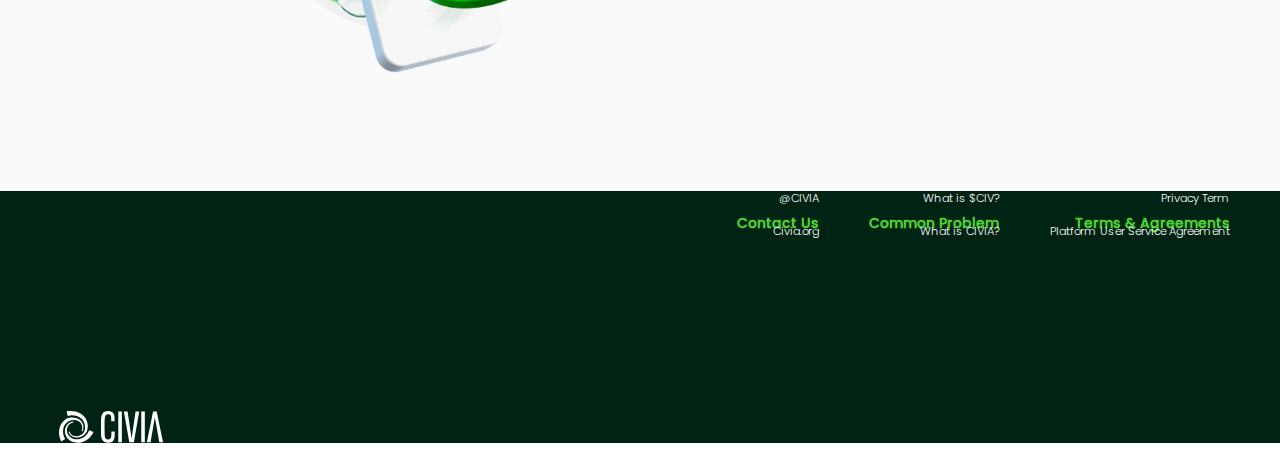
==== commit 58cf25c1: "save" ====
--- a/index.html
+++ b/index.html
@@ -159,7 +159,6 @@
     const imgMaps = mapImages(urls);
 
     function loadImg(src) {
-      console.log('----- src -----', src);
       return fetch(`/img/pics/${src}`).then((res) => res.blob()).then( blob => {
         const img = new Image();
         img.src =  URL.createObjectURL(blob);
@@ -178,7 +177,6 @@
     }
 
     const ctx = $('#cvs')[0].getContext('2d');
-    // console.log('----- ctx -----', ctx);
     let index = 0;
     drawImg(imgMaps, index, ctx);
     setInterval(() => {
--- a/css/index.css
+++ b/css/index.css
@@ -90,11 +90,11 @@
 }
 
 .image-box .image-bg {
-  width: 100%;
-  height: 100%;
+  width: 10rem;
+  height: 10rem;
   position: absolute;
-  top: 0;
-  left: 0;
+  top: -1.5rem;
+  left: -1.5rem;
 }
 
 #image {
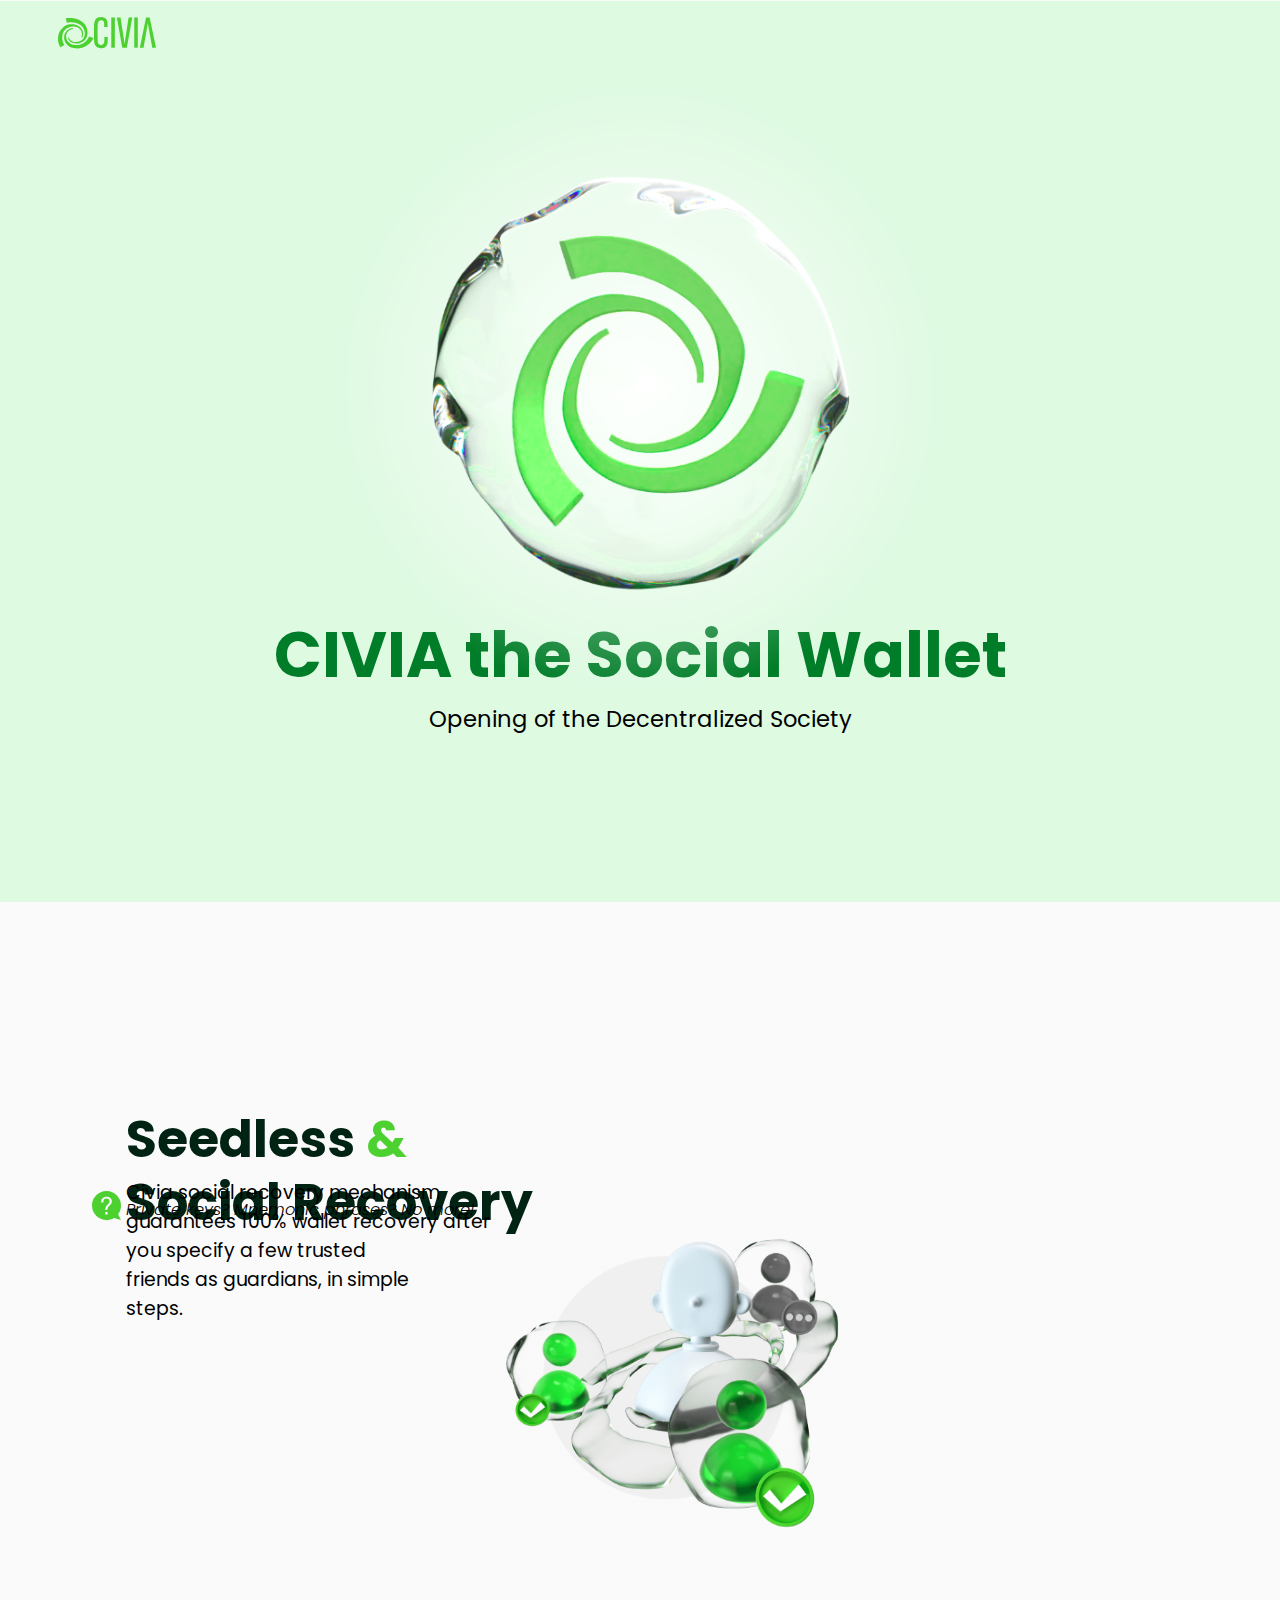
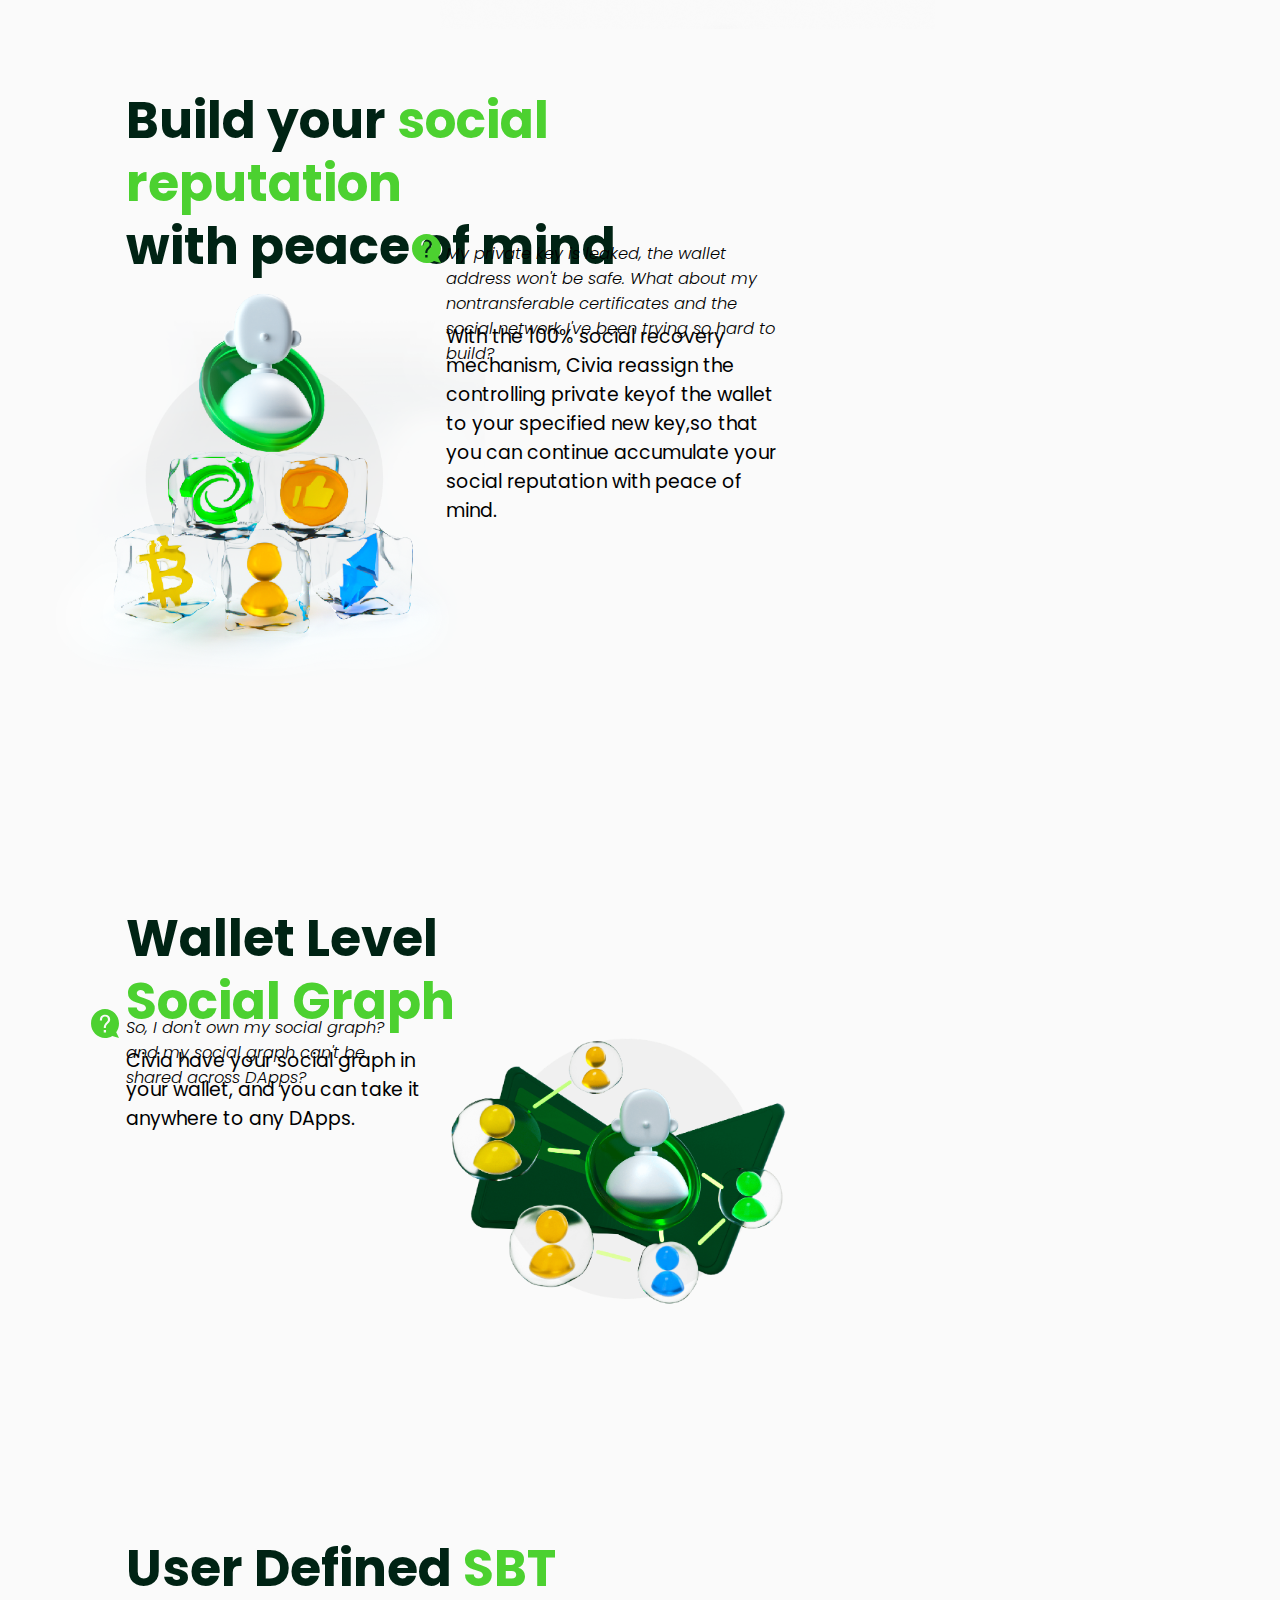
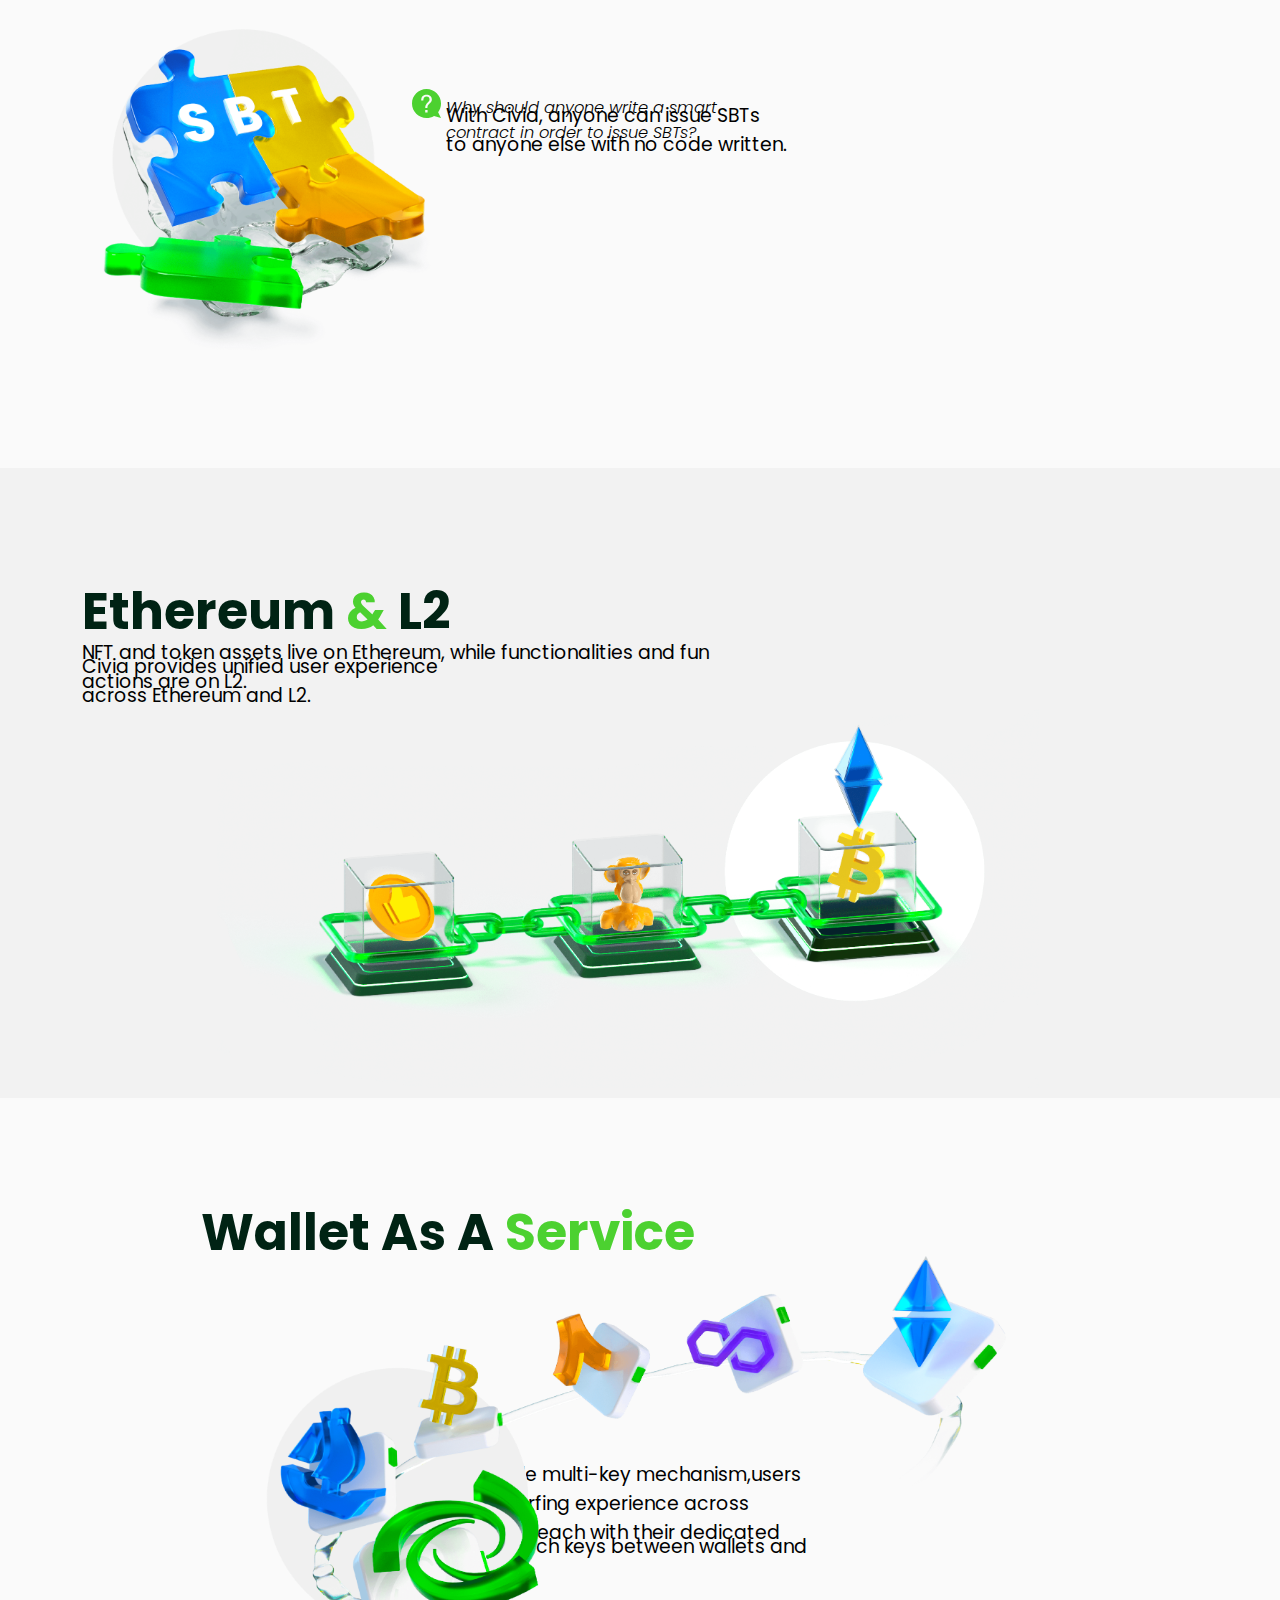
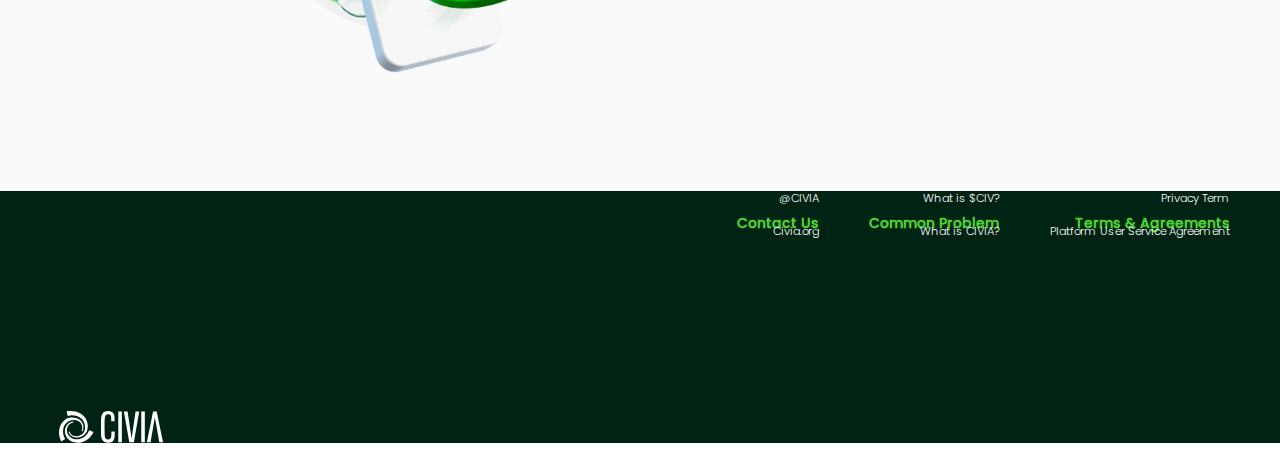
==== commit 72ffc9c9: "save" ====
--- a/index.html
+++ b/index.html
@@ -122,8 +122,8 @@
         </div>
         <div class="list">
           <h1>Common Problem</h1>
-          <p>What is CIVIA?</p>
-          <p>What is $CIV?</p>
+          <p class="cur">What is CIVIA?</p>
+          <p class="cur">What is $CIV?</p>
           <!-- <p>How to join CIVIA?</p> -->
         </div>
         <div class="list">
--- a/css/index.css
+++ b/css/index.css
@@ -372,6 +372,9 @@
   font-family: p-Light;
   font-size: 0.18rem;
   color: #fff;
+}
+
+.section-footer .right .list p.cur {
   cursor: pointer;
 }
 
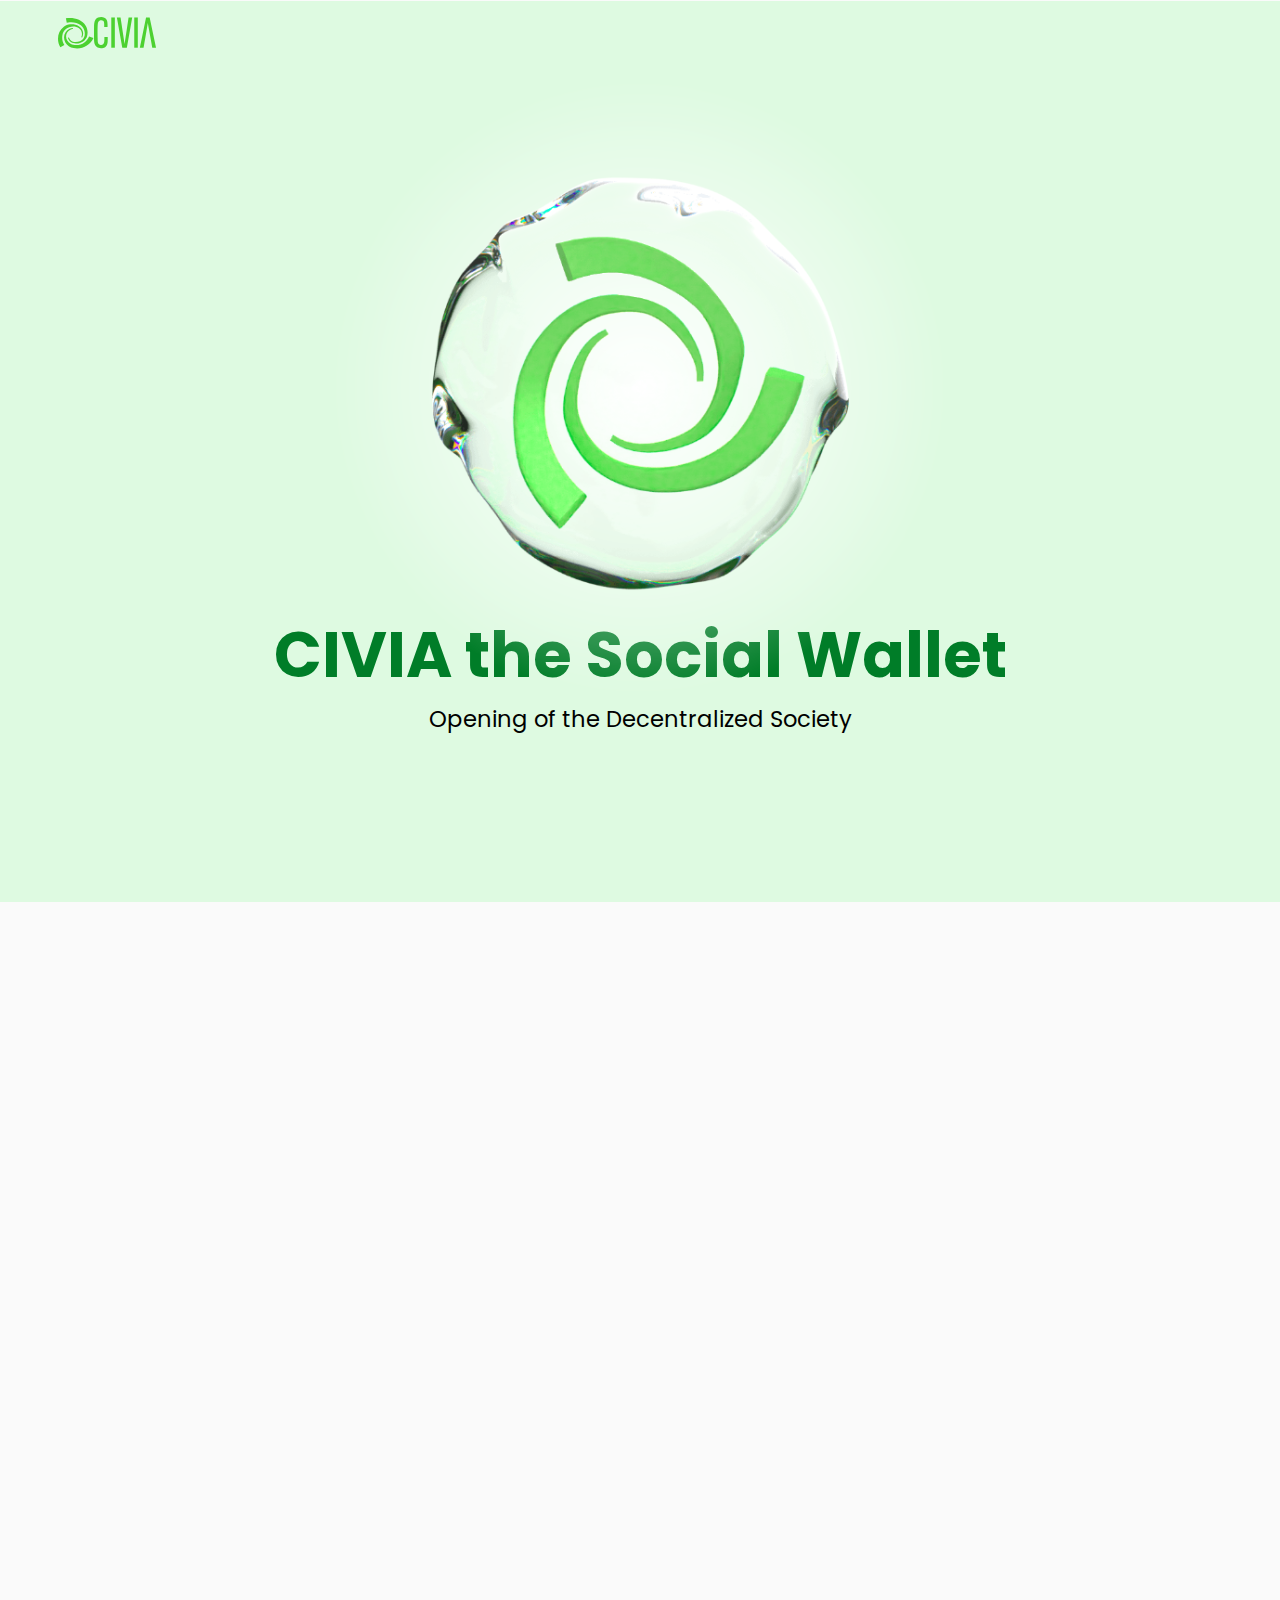
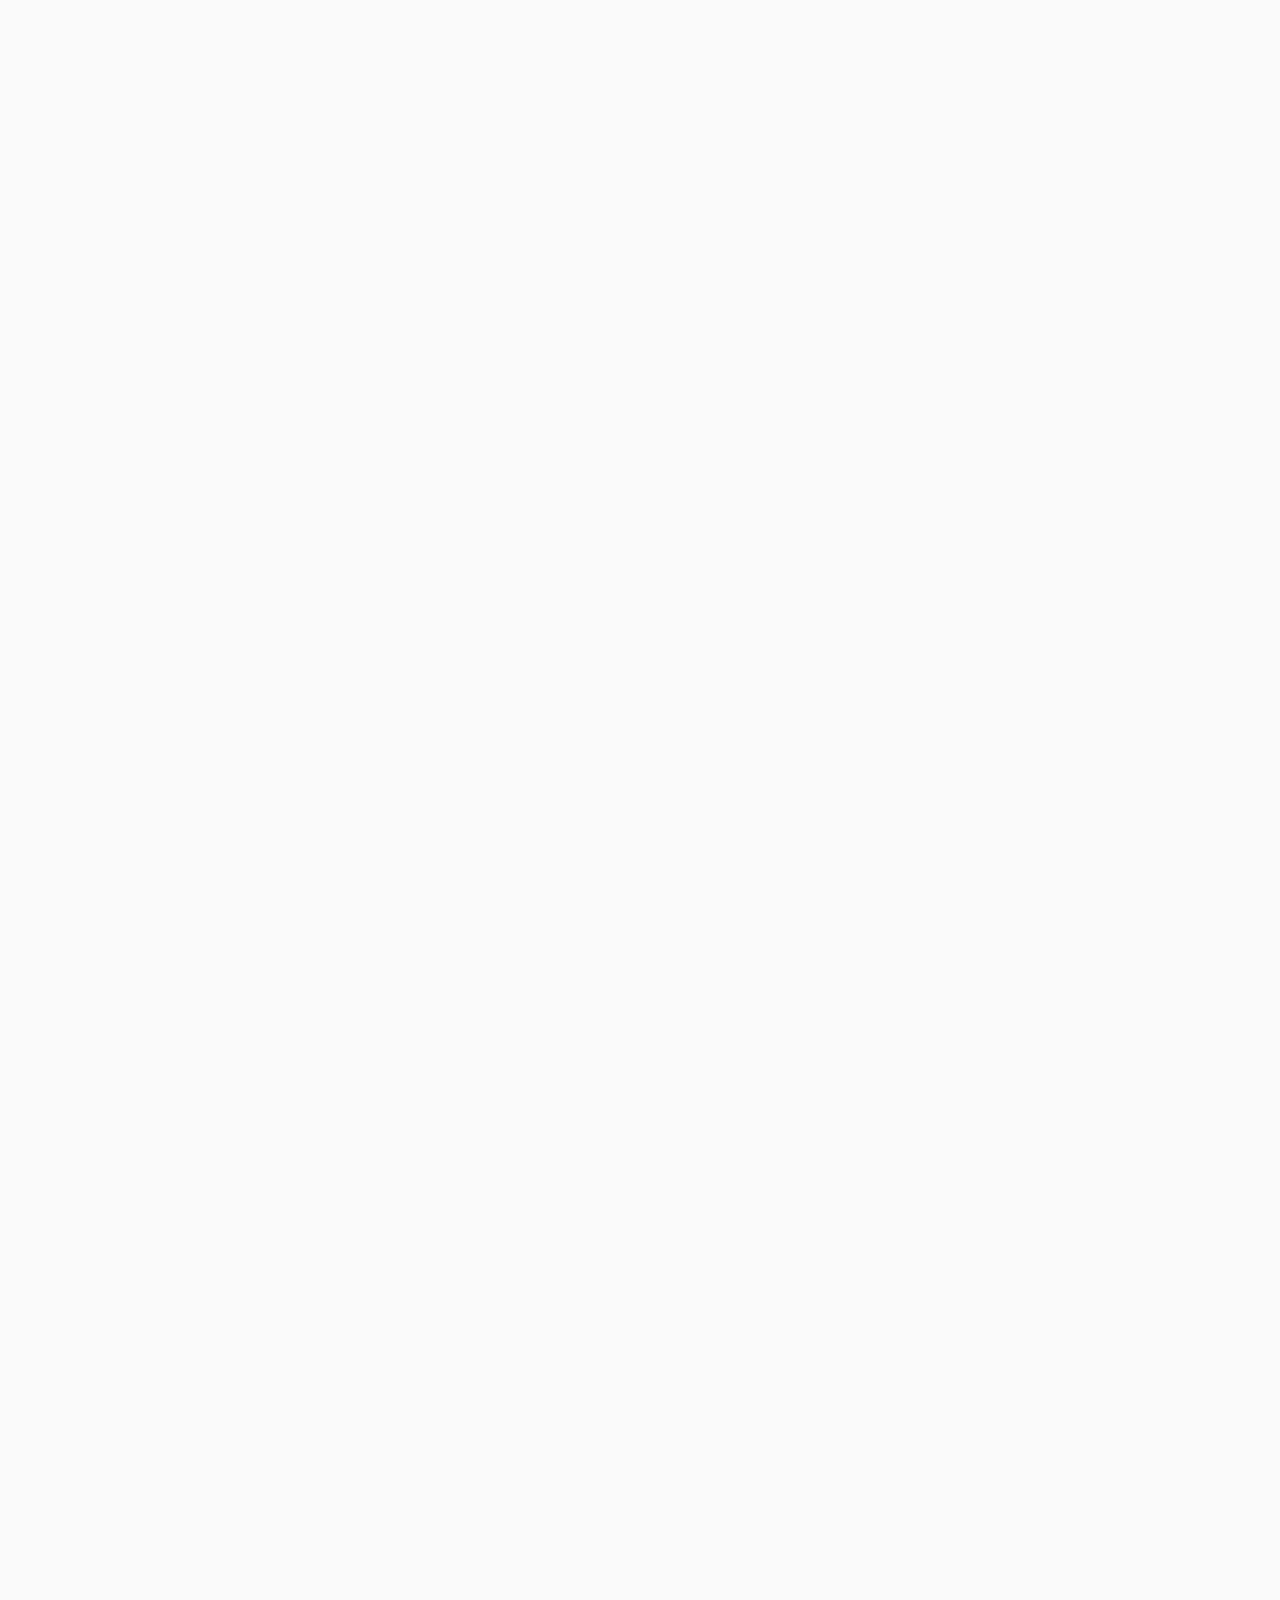
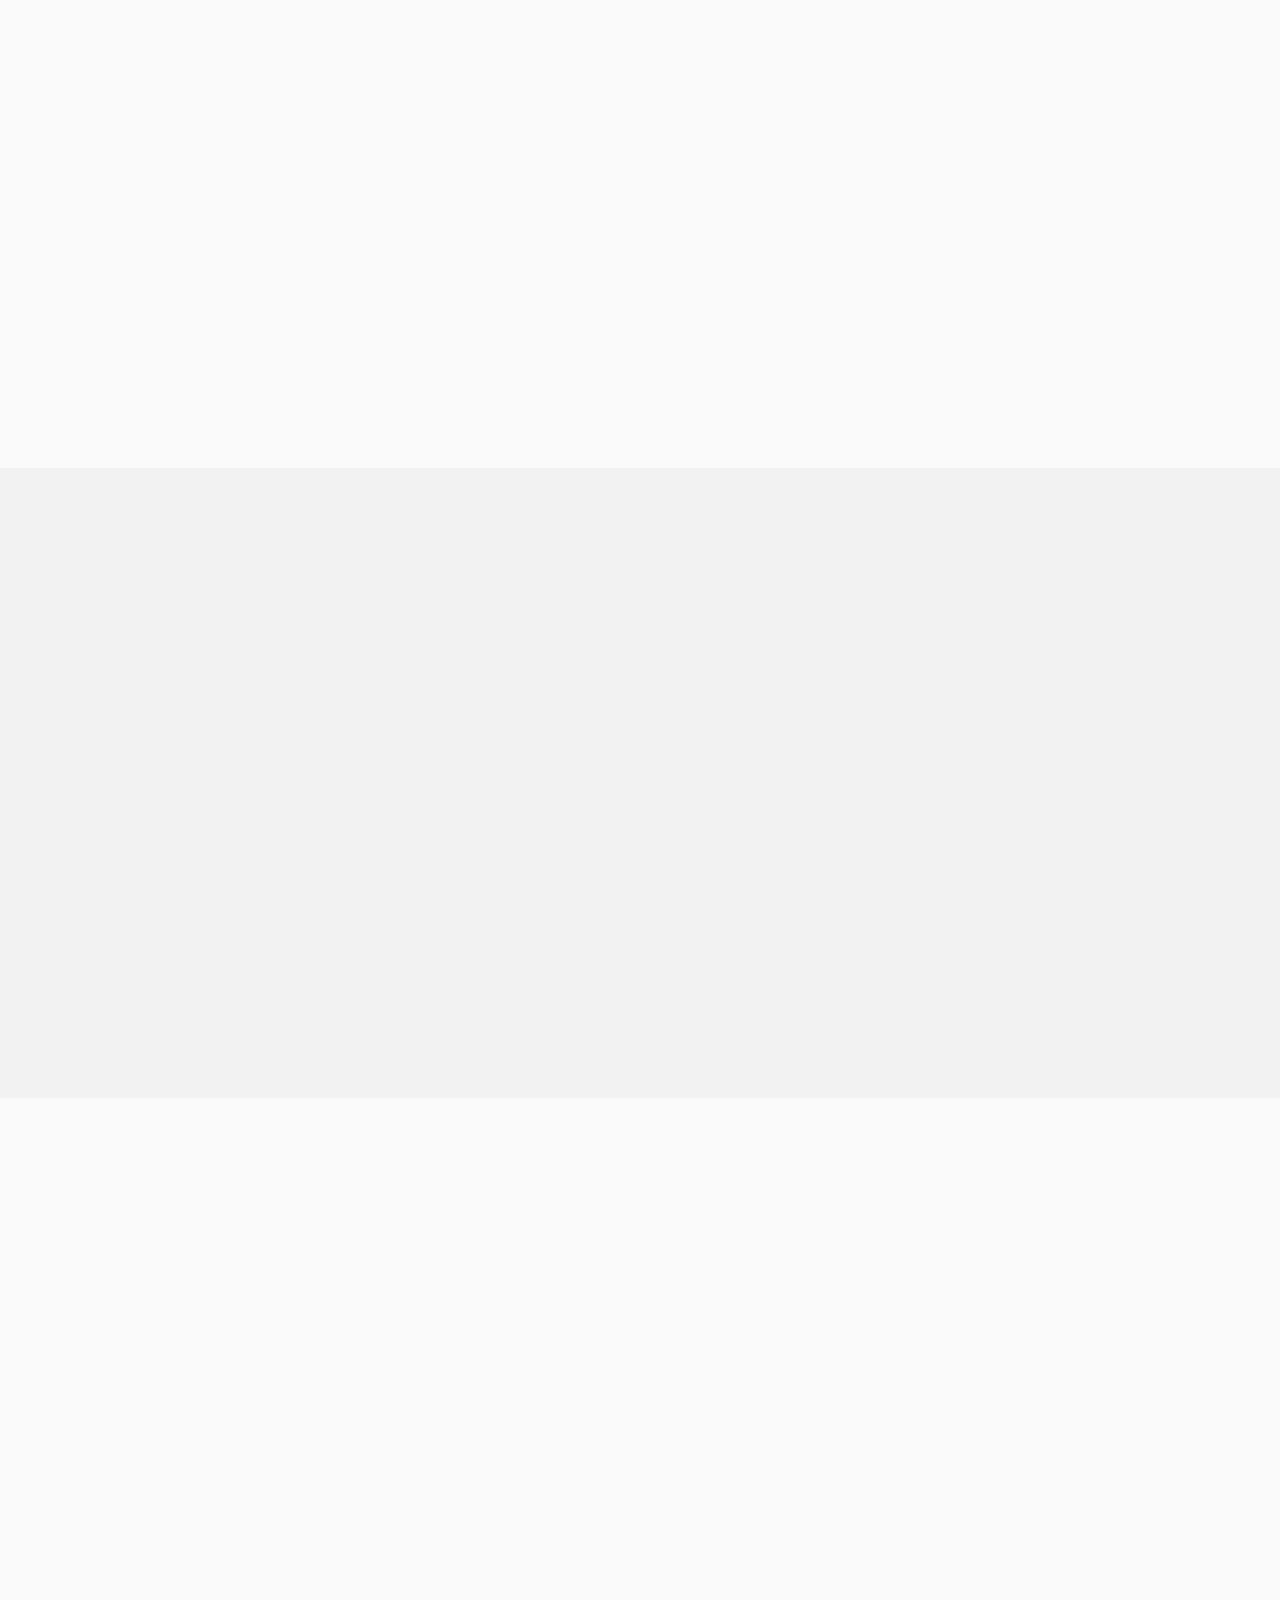
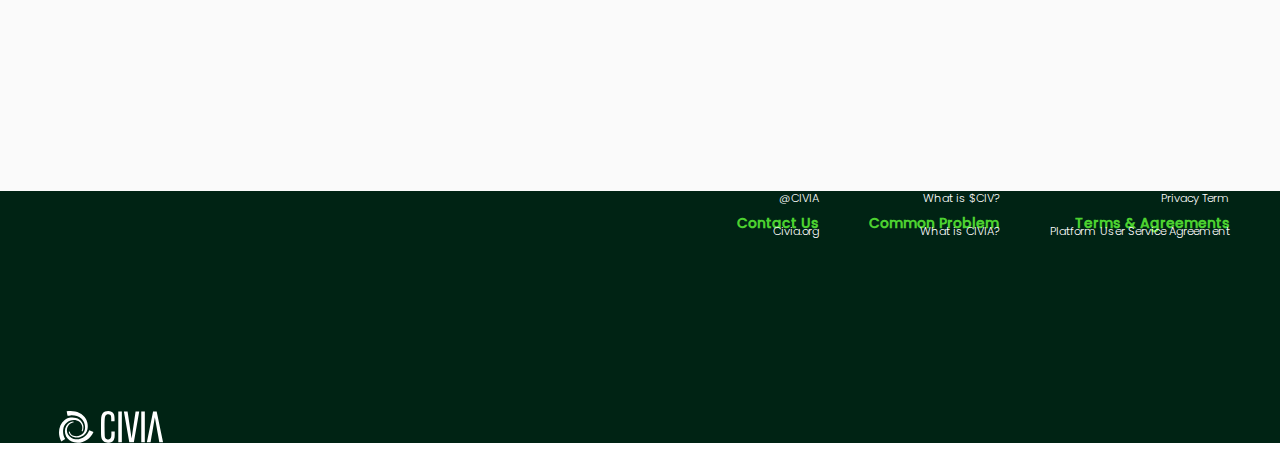
==== commit 5deea0e9: "save" ====
--- a/index.html
+++ b/index.html
@@ -6,7 +6,11 @@
   <meta name="viewport" content="width=device-width, initial-scale=1.0, maximum-scale=1.0, minimum-scale=1.0, viewport-fit=cover"/>
   <title>Civia</title>
   <link rel="icon" type="image/svg+xml" href="./img/images/civia-icon.svg" />
-  <link href="https://cdn.jsdelivr.net/npm/bootstrap@5.3.0-alpha1/dist/css/bootstrap.min.css" rel="stylesheet" integrity="sha384-GLhlTQ8iRABdZLl6O3oVMWSktQOp6b7In1Zl3/Jr59b6EGGoI1aFkw7cmDA6j6gD" crossorigin="anonymous">
+  <link 
+    href="https://cdn.jsdelivr.net/npm/bootstrap@5.3.0-alpha1/dist/css/bootstrap.min.css" 
+    rel="stylesheet" 
+    integrity="sha384-GLhlTQ8iRABdZLl6O3oVMWSktQOp6b7In1Zl3/Jr59b6EGGoI1aFkw7cmDA6j6gD" 
+    crossorigin="anonymous" />
   <link rel="stylesheet" href="./css/index.css">
   <script src="https://cdn.jsdelivr.net/npm/bootstrap@5.3.0-alpha1/dist/js/bootstrap.bundle.min.js" integrity="sha384-w76AqPfDkMBDXo30jS1Sgez6pr3x5MlQ1ZAGC+nuZB+EYdgRZgiwxhTBTkF7CXvN" crossorigin="anonymous"></script>
 </head>
@@ -33,6 +37,7 @@
     <div class="container-fluid section-1">
       <div class="container-md bg">
         <p class="title">Seedless <span>&</span><br/>Social Recovery</p>
+        <img class="image" src="./img/images/desc-1.png" alt="">
         <div class="desc">
           <p class="desc-1 min768">Private keys? Mnemonic phrases? No more!</p>
           <p class="desc-1 max768">Private keys? Mnemonic<br/>phrases? No more!</p>
@@ -44,6 +49,7 @@
     <div class="container-fluid section-2">
       <div class="container-md bg">
         <p class="title">Build your <span>social<br/>reputation</span><br/>with peace of mind</p>
+        <img class="image" src="./img/images/desc-2.png" alt="">
         <div class="desc">
           <p class="desc-1 min768">My private key is leaked, the wallet<br/>address won't be safe. 
             What about my<br/>nontransferable certificates and the<br/>social network I've been trying so hard to<br/>build?</p>
@@ -62,6 +68,7 @@
     <div class="container-fluid section-3">
       <div class="container-md bg">
         <p class="title">Wallet Level<br/><span>Social Graph</span></p>
+        <img class="image" src="./img/images/desc-3.png" alt="">
         <div class="desc">
           <p class="desc-1 min768">So, I don't own my social graph?<br/>and my social graph can't be<br/>shared across DApps?</p>
           <p class="desc-1 max768">So, I don't own my social graph? and<br/>my social graph can't be shared<br/>across DApps?</p>
@@ -75,6 +82,7 @@
     <div class="container-fluid section-4">
       <div class="container-md bg">
         <p class="title">User Defined <span>SBT</span></p>
+        <img class="image" src="./img/images/desc-4.png" alt="">
         <div class="desc">
           <p class="desc-1 min768">Why should anyone write a smart<br/>contract in order to issue SBTs?</p>
           <p class="desc-1 max768">Why should anyone write a<br/>smart contract in order to<br/>issue SBTs?</p>
--- a/css/index.css
+++ b/css/index.css
@@ -136,11 +136,41 @@
   font-family: p-Bold;
   font-size: 0.8rem;
   line-height: 1rem;
-  color: rgba(0, 35, 20, 1);
+  color: rgb(0, 35, 20);
+  opacity: 0;
+}
+
+.title.show {
+  animation: show .5s linear forwards;
 }
 
 .title span {
   color: rgba(76, 209, 48, 1);
+}
+
+.desc {
+  opacity: 0;
+}
+
+.desc.show {
+  animation: show 1s linear forwards;
+}
+
+.image {
+  opacity: 0;
+}
+
+.image.show {
+  animation: show 1s linear forwards;
+}
+
+@keyframes show {
+  from {
+    opacity: 0;
+  }
+  to {
+    opacity: 1;
+  }
 }
 
 .desc .desc-1 {
@@ -172,16 +202,26 @@
 .section-1 {
   height: 12rem;
   margin-top: 0.5rem;
+  
 }
 
 .section-1 .bg {
   width: 70%;
   height: 100%;
-  background-image: url('../img/images/desc-1.png');
+  position: relative;
+  /* background-image: url('../img/images/desc-1.png');
   background-repeat: no-repeat;
   background-size: 7.87rem 7.87rem;
-  background-position: 7rem 0.4rem;
+  background-position: 7rem 0.4rem; */
   padding-left: 2rem;
+}
+
+.section-1 .image {
+  width: 7.87rem;
+  height: 7.87rem;
+  position: absolute;
+  top: 0.4rem;
+  left: 7rem;
 }
 
 .section-1 .title {
@@ -203,11 +243,16 @@
 .section-2 .bg {
   width: 70%;
   height: 100%;
-  background-image: url('../img/images/desc-2.png');
-  background-repeat: no-repeat;
-  background-size: 7.03rem 7.04rem;
-  background-position: 0.7rem 2.55rem;
+  position: relative;
   padding-left: 2rem;
+}
+
+.section-2 .image {
+  width: 7.03rem;
+  height: 7.04rem;
+  position: absolute;
+  top: 2.55rem;
+  left: 0.7rem;
 }
 
 .section-2 .desc {
@@ -228,11 +273,16 @@
 .section-3 .bg {
   width: 70%;
   height: 100%;
-  background-image: url('../img/images/desc-3.png');
-  background-repeat: no-repeat;
-  background-size: 6.53rem 6.53rem;
-  background-position: 6.5rem 0.6rem;
+  position: relative;
   padding-left: 2rem;
+}
+
+.section-3 .image {
+  width: 6.53rem;
+  height: 6.53rem;
+  position: absolute;
+  top: 0.6rem;
+  left: 6.5rem;
 }
 
 .section-3 .desc {
@@ -250,11 +300,16 @@
 .section-4 .bg {
   width: 70%;
   height: 100%;
-  background-image: url('../img/images/desc-4.png');
-  background-repeat: no-repeat;
-  background-size: 8.67rem 8.67rem;
-  background-position: -0.4rem -0.5rem;
+  position: relative;
   padding-left: 2rem;
+}
+
+.section-4 .image {
+  width: 8.67rem;
+  height: 8.67rem;
+  position: absolute;
+  top: -0.5rem;
+  left: -0.4rem;
 }
 
 .section-4 .desc {
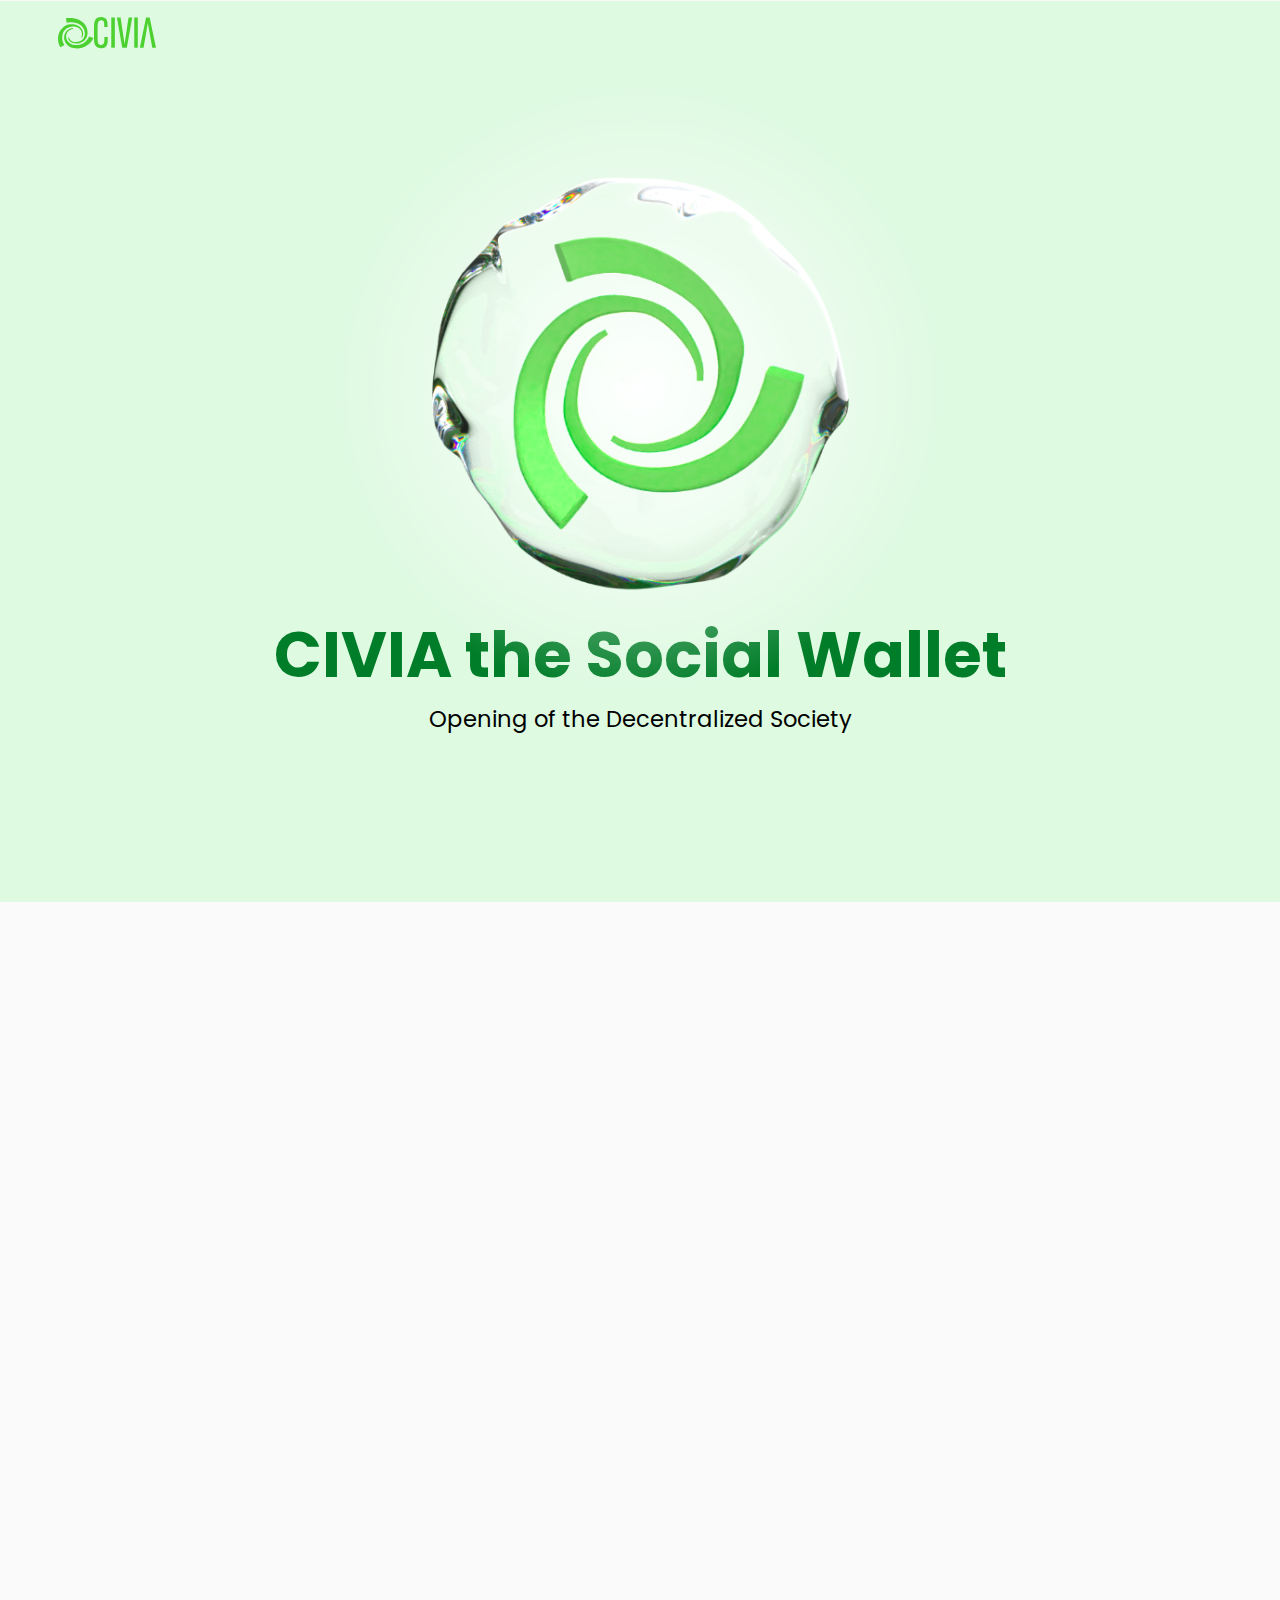
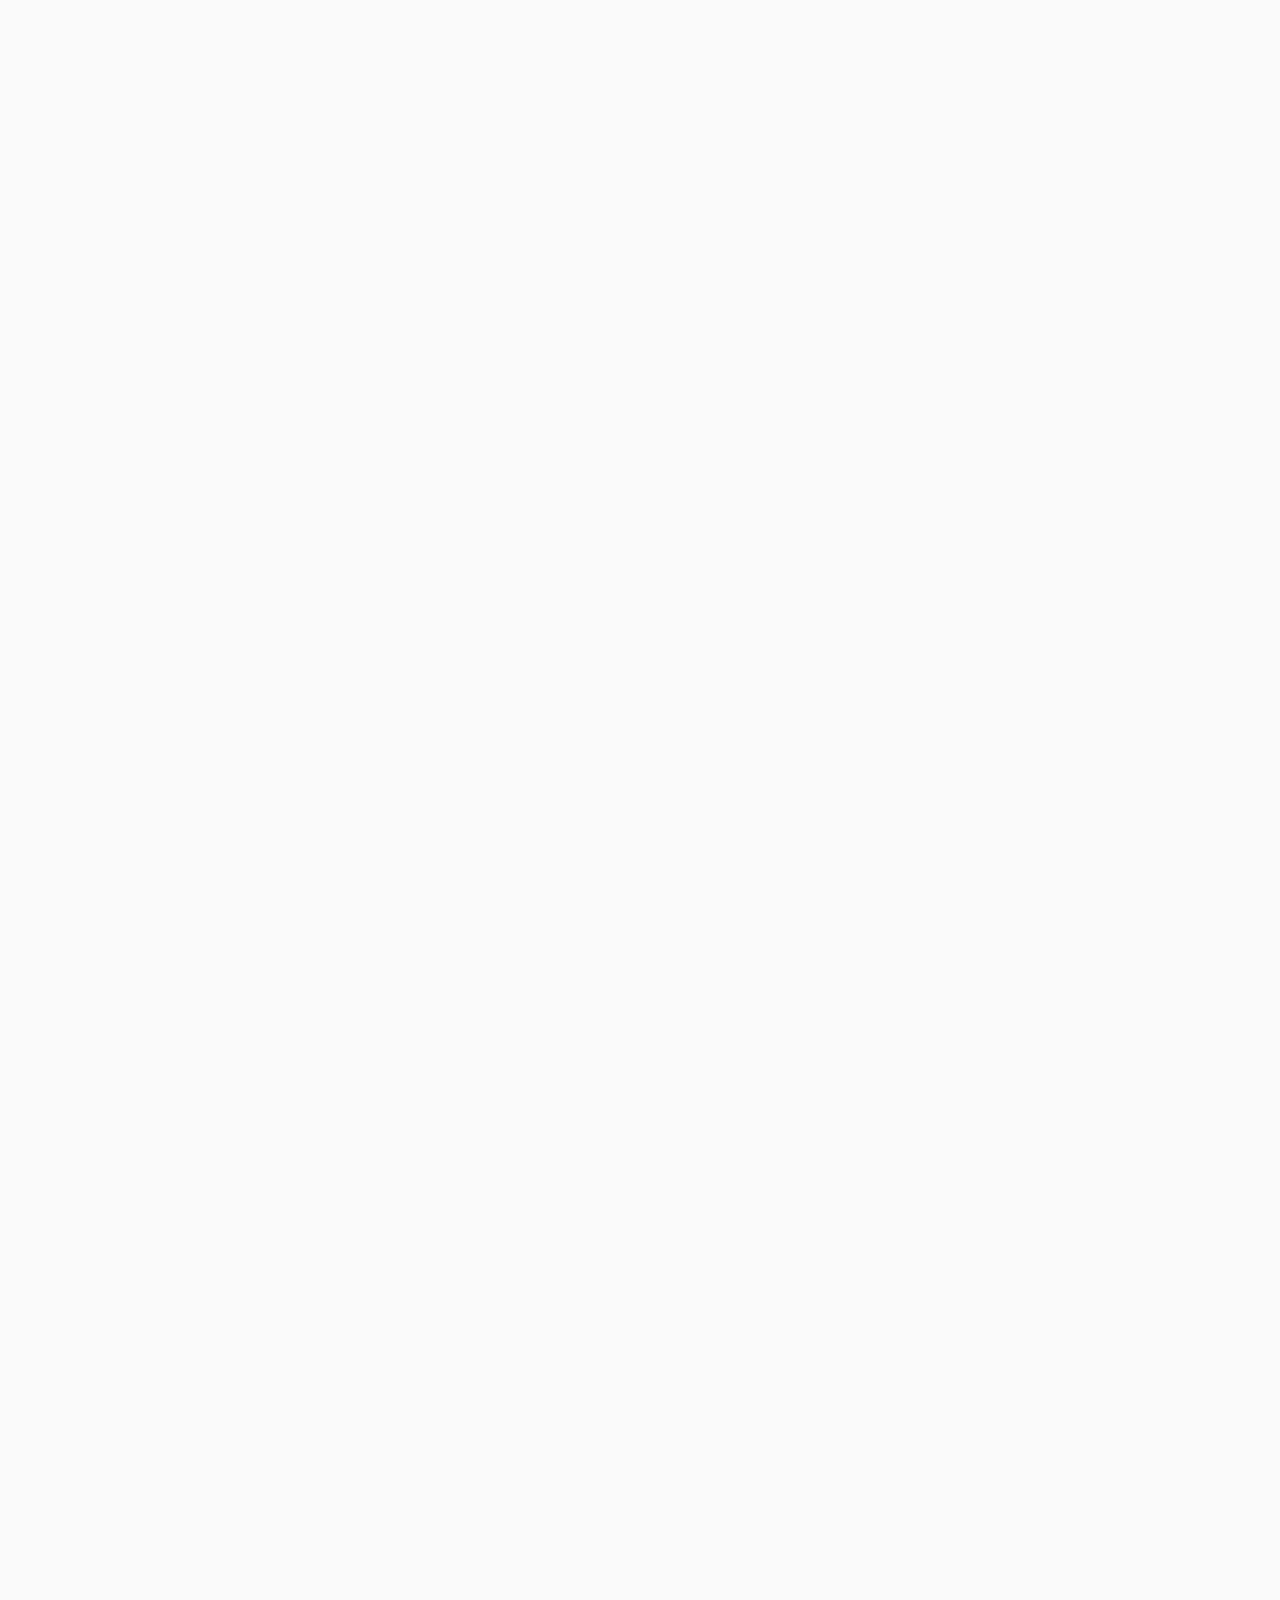
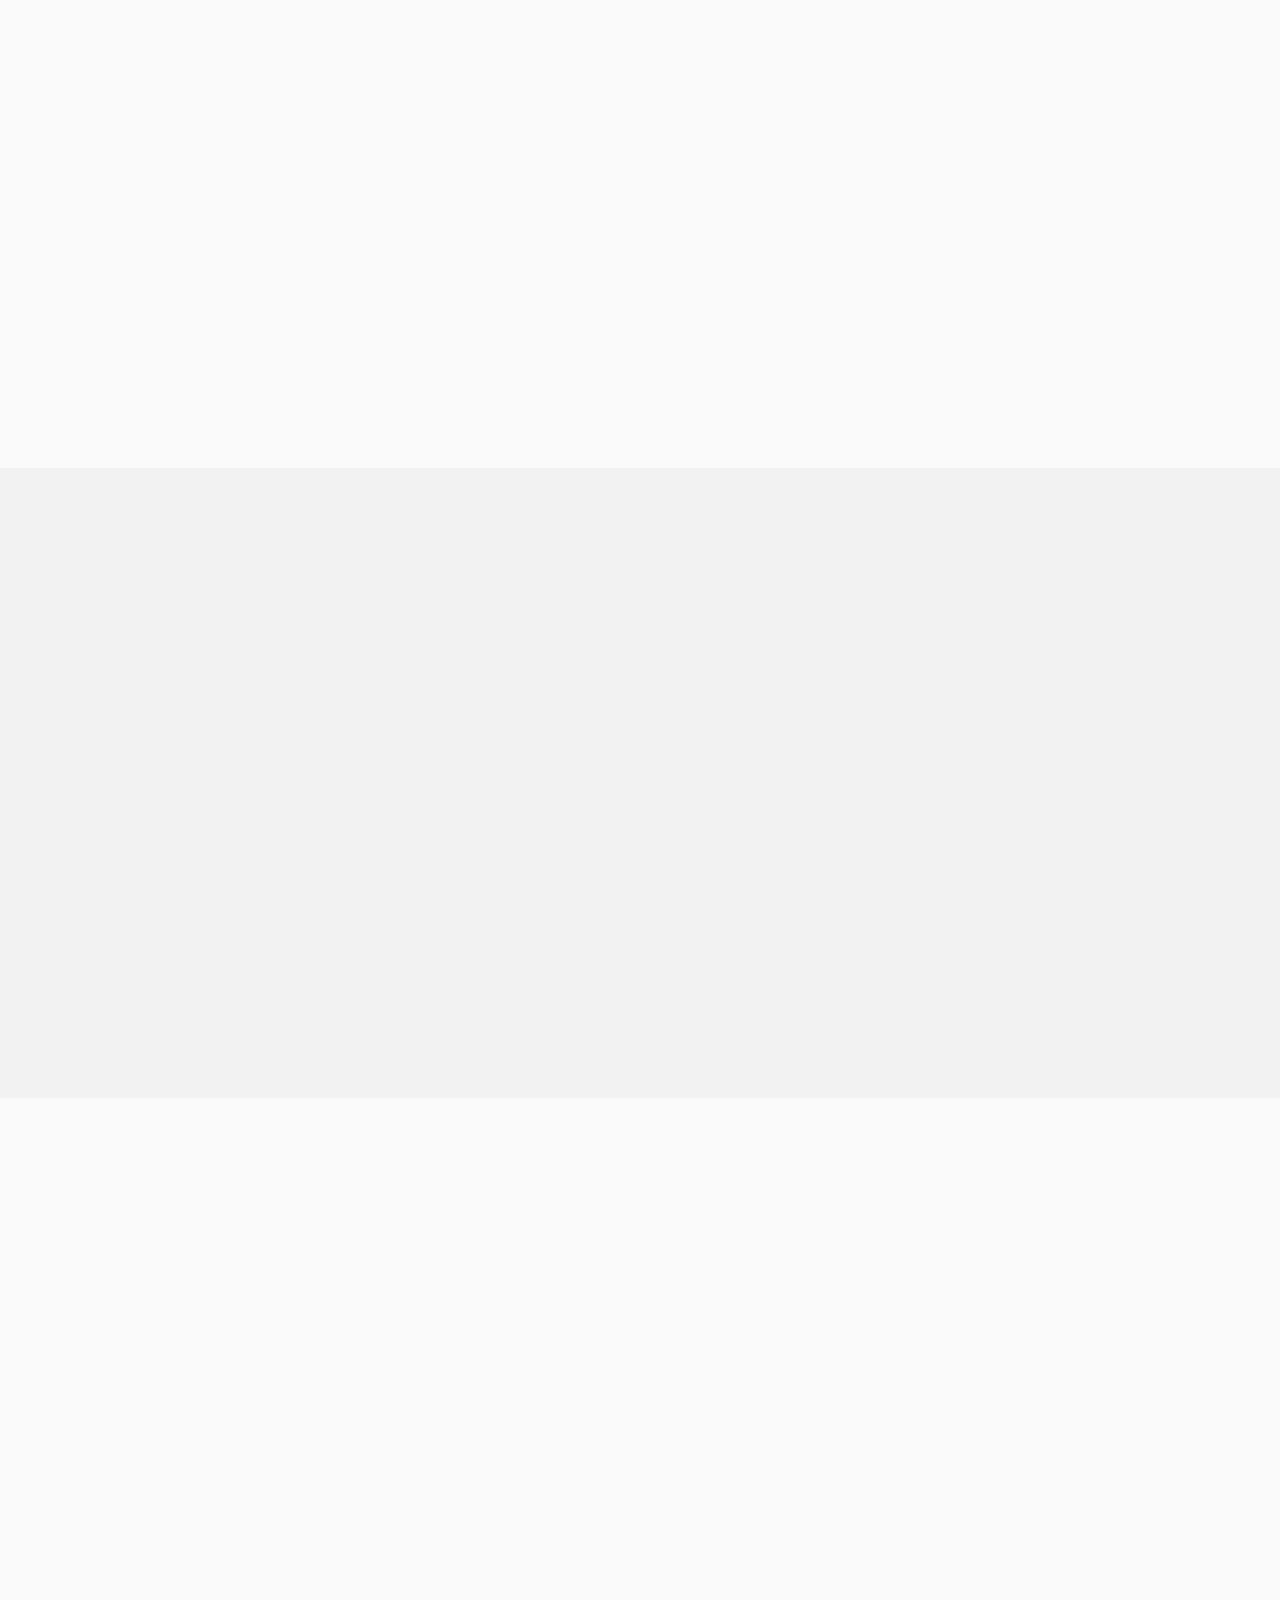
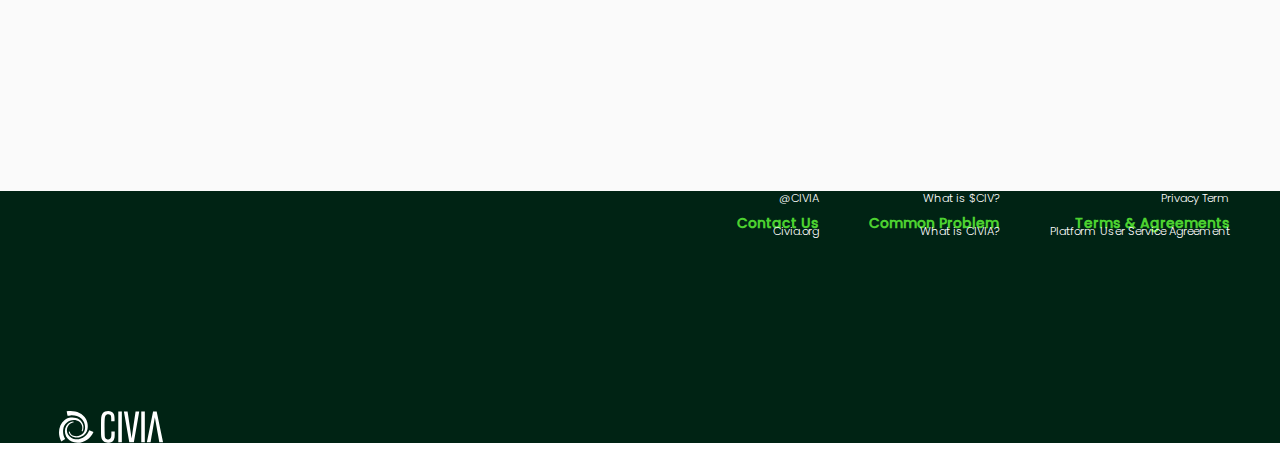
==== commit 67be30e5: "save" ====
--- a/index.html
+++ b/index.html
@@ -28,21 +28,26 @@
         <div id="image">
           <canvas id="cvs" width="474" height="474"  />
         </div>
-      </div>
-      
-      <!-- <img id="image" src="./img/pics/pop00000001.png" alt=""> -->
-      <div class="desc1">CIVIA the Social Wallet</div>
-      <div class="desc2">Opening of the Decentralized Society</div>
+        <!-- <img id="image" src="./img/pics/pop00000001.png" alt=""> -->
+      </div>
+      <div class="desc1 showLarge">CIVIA the Social Wallet</div>
+      <div class="desc1 showMiddle">CIVIA the Social Wallet</div>
+      <div class="desc1 showSmall">CIVIA<br/>the Social<br/>Wallet</div>
+      <div class="desc2 showLarge">Opening of the Decentralized Society</div>
+      <div class="desc2 showMiddle">Opening of the Decentralized Society</div>
+      <div class="desc2 showSmall">Opening of the<br/>Decentralized Society</div>
     </div>
     <div class="container-fluid section-1">
       <div class="container-md bg">
         <p class="title">Seedless <span>&</span><br/>Social Recovery</p>
         <img class="image" src="./img/images/desc-1.png" alt="">
         <div class="desc">
-          <p class="desc-1 min768">Private keys? Mnemonic phrases? No more!</p>
-          <p class="desc-1 max768">Private keys? Mnemonic<br/>phrases? No more!</p>
-          <p class="desc-2 min768">Civia social recovery mechanism<br/>guarantees 100% wallet recovery after<br/>you specify a few trusted<br/>friends as guardians, in simple<br/>steps.</p>
-          <p class="desc-2 max768">Civia social recovery<br/>mechanism guarantees<br/>100% wallet recovery after<br/>you specify a few trusted<br/>friends as guardians, in<br/>simple steps.</p>
+          <p class="desc-1 showLarge">Private keys? Mnemonic phrases? No more!</p>
+          <p class="desc-1 showMiddle">Private keys? Mnemonic phrases? No more!</p>
+          <p class="desc-1 showSmall">Private keys? Mnemonic<br/>phrases? No more!</p>
+          <p class="desc-2 showLarge">Civia social recovery mechanism<br/>guarantees 100% wallet recovery after<br/>you specify a few trusted<br/>friends as guardians, in simple<br/>steps.</p>
+          <p class="desc-2 showMiddle">Civia social recovery<br/>mechanism guarantees<br/>100% wallet recovery after<br/>you specify a few trusted<br/>friends as guardians, in<br/>simple steps.</p>
+          <p class="desc-2 showSmall">Civia social recovery mechanism<br/>guarantees 100% wallet recovery after<br/>you specify a few trusted friends as<br/>guardians, in simple steps.</p>
         </div>
       </div>
     </div>
@@ -51,16 +56,21 @@
         <p class="title">Build your <span>social<br/>reputation</span><br/>with peace of mind</p>
         <img class="image" src="./img/images/desc-2.png" alt="">
         <div class="desc">
-          <p class="desc-1 min768">My private key is leaked, the wallet<br/>address won't be safe. 
+          <p class="desc-1 showLarge">My private key is leaked, the wallet<br/>address won't be safe. 
             What about my<br/>nontransferable certificates and the<br/>social network I've been trying so hard to<br/>build?</p>
-          <p class="desc-1 max768">My private key is leaked,<br/> the wallet address won't<br/>be safe. 
+          <p class="desc-1 showMiddle">My private key is leaked,<br/> the wallet address won't<br/>be safe. 
             What about my<br/>nontransferable certificates<br/>and the social network I've<br/>been trying so hard to<br/>build?</p>
-          <p class="desc-2 min768">
+          <p class="desc-1 showSmall">My private key is leaked, the wallet address<br/>won't be safe. 
+            What about my<br/>nontransferable certificates and the social<br/>network I've been trying so hard to build?</p>
+          <p class="desc-2 showLarge">
             With the 100% social recovery<br/>mechanism, Civia reassign the<br/>controlling private keyof the wallet<br/>
             to your specified new key,so that<br/>you can continue accumulate your<br/>social reputation with peace of<br/>mind.</p>
-          <p class="desc-2 max768">
+          <p class="desc-2 showMiddle">
             With the 100% social recovery<br/>mechanism, Civia reassign<br/>the controlling private keyof<br/>the wallet
             to your specified<br/>new key,so that you can<br/>continue accumulate your<br/>social reputation with peace<br/>of mind.</p>
+          <p class="desc-2 showSmall">
+            With the 100% social recovery<br/>mechanism, Civia reassign the<br/>controlling private keyof the wallet
+            to<br/>your specified new key,so that you<br/>can continue accumulate your social<br/>reputation with peace of mind.</p>
         </div>
       </div>
       
@@ -70,12 +80,15 @@
         <p class="title">Wallet Level<br/><span>Social Graph</span></p>
         <img class="image" src="./img/images/desc-3.png" alt="">
         <div class="desc">
-          <p class="desc-1 min768">So, I don't own my social graph?<br/>and my social graph can't be<br/>shared across DApps?</p>
-          <p class="desc-1 max768">So, I don't own my social graph? and<br/>my social graph can't be shared<br/>across DApps?</p>
-          <p class="desc-2 min768">
+          <p class="desc-1 showLarge">So, I don't own my social graph?<br/>and my social graph can't be<br/>shared across DApps?</p>
+          <p class="desc-1 showMiddle">So, I don't own my social graph? and<br/>my social graph can't be shared<br/>across DApps?</p>
+          <p class="desc-1 showSmall">So, I don't own my social graph? and my<br/>social graph can't be shared across<br/>DApps?</p>
+          <p class="desc-2 showLarge">
             Civia have your social graph in<br/>your wallet, and you can take it<br/>anywhere to any DApps.</p>
-          <p class="desc-2 max768">
+          <p class="desc-2 showMiddle">
             Civia have your social graph<br/>in your wallet, and you can<br/>take it anywhere to any DApps.</p>
+          <p class="desc-2 showSmall">
+            Civia have your social graph in your<br/>wallet, and you can take it anywhere<br/>to any DApps.</p>
         </div>
       </div>
     </div>
@@ -84,36 +97,44 @@
         <p class="title">User Defined <span>SBT</span></p>
         <img class="image" src="./img/images/desc-4.png" alt="">
         <div class="desc">
-          <p class="desc-1 min768">Why should anyone write a smart<br/>contract in order to issue SBTs?</p>
-          <p class="desc-1 max768">Why should anyone write a<br/>smart contract in order to<br/>issue SBTs?</p>
-          <p class="desc-2 min768">With Civia, anyone can issue SBTs<br/>to anyone else with no code written.</p>
-          <p class="desc-2 max768">With Civia, anyone can issue<br/>SBTs to anyone else with no<br/>code written.</p>
+          <p class="desc-1 showLarge">Why should anyone write a smart<br/>contract in order to issue SBTs?</p>
+          <p class="desc-1 showMiddle">Why should anyone write a<br/>smart contract in order to<br/>issue SBTs?</p>
+          <p class="desc-1 showSmall">Why should anyone write a smart contract<br/>in order to issue SBTs?</p>
+          <p class="desc-2 showLarge">With Civia, anyone can issue SBTs<br/>to anyone else with no code written.</p>
+          <p class="desc-2 showMiddle">With Civia, anyone can issue<br/>SBTs to anyone else with no<br/>code written.</p>
+          <p class="desc-2 showSmall">With Civia, anyone can issue SBTs to<br/>anyone else with no code written.</p>
         </div>
       </div>
     </div>
     <div class="container-fluid section-5">
       <div class="container-fluid bg">
         <div class="container-md">
-          <p class="title">Ethereum <span>&</span> L2</p>
+          <p class="title showLarge">Ethereum <span>&</span> L2</p>
+          <p class="title showMiddle">Ethereum <span>&</span> L2</p>
+          <p class="title showSmall">Ethereum<br/><span>&</span> L2</p>
+          <img class="image" src="./img/images/desc-5.png" alt="">
           <div class="desc">
-            <p class="desc-2 min768">NFT and token assets live on Ethereum, while functionalities and fun<br/>actions are on L2. </p>
-            <p class="desc-2 max768">NFT and token assets live on Ethereum, while<br/>functionalities and fun actions are on L2. </p>
-            <p class="desc-2 min768">Civia provides unified user experience<br/>across Ethereum and L2.</p>
-            <p class="desc-2 max768">Civia provides unified user experience<br/>across Ethereum and L2.</p>
+            <p class="desc-2 showLarge">NFT and token assets live on Ethereum, while functionalities and fun<br/>actions are on L2. </p>
+            <p class="desc-2 showMiddle">NFT and token assets live on Ethereum, while<br/>functionalities and fun actions are on L2. </p>
+            <p class="desc-2 showSmall">NFT and token assets live on Ethereum,<br/>while functionalities and fun actions<br/>are on L2. </p>
+            <p class="desc-2">Civia provides unified user experience<br/>across Ethereum and L2.</p>
           </div>
-          <img class="image" src="./img/images/desc-5.png" alt="">
         </div>
       </div>
     </div>
     <div class="container-fluid section-6">
       <div class="container-fluid bg">
-        <p class="title">Wallet As A <span>Service</span></p>
+        <p class="title showLarge">Wallet As A <span>Service</span></p>
+        <p class="title showMiddle">Wallet As A <span>Service</span></p>
+        <p class="title showSmall">Wallet As A<br/><span>Service</span></p>
         <img class="image" src="./img/images/desc-6.png" alt="">
         <div class="desc">
-          <p class="desc-2 min768">With the flexible multi-key mechanism,users<br/>get smooth surfing experience across<br/>multiple DApps each with their dedicated<br/>keys.</p>
-          <p class="desc-2 max768">With the flexible multi-key<br/>mechanism,users get smooth<br/>surfing experience across<br/>multiple DApps each with their<br/>dedicated keys.</p>
-          <p class="desc-2 min768">No need to switch keys between wallets and<br/>DApps.</p>
-          <p class="desc-2 max768">No need to switch keys between<br/>wallets and DApps.</p>
+          <p class="desc-2 showLarge">With the flexible multi-key mechanism,users<br/>get smooth surfing experience across<br/>multiple DApps each with their dedicated<br/>keys.</p>
+          <p class="desc-2 showMiddle">With the flexible multi-key<br/>mechanism,users get smooth<br/>surfing experience across<br/>multiple DApps each with their<br/>dedicated keys.</p>
+          <p class="desc-2 showSmall">With the flexible multi-key mechanism,<br/>users get smooth surfing experience<br/>across multiple DApps each with their<br/>dedicated keys.</p>
+          <p class="desc-2 showLarge">No need to switch keys between wallets and<br/>DApps.</p>
+          <p class="desc-2 showMiddle">No need to switch keys between<br/>wallets and DApps.</p>
+          <p class="desc-2 showSmall">No need to switch keys between<br/>wallets and DApps.</p>
         </div>
       </div>
     </div>
--- a/css/index.css
+++ b/css/index.css
@@ -38,17 +38,17 @@
   padding-top: 1px;
 }
 
-.min768 {
+.showLarge {
   display: inherit;
 }
 
-.max768 {
+.showMiddle {
   display: none;
 }
 
-/* .container-lg {
-  border: 1px solid;
-} */
+.showSmall {
+  display: none;
+}
 
 .header {
   height: 1rem;
@@ -103,14 +103,6 @@
   position: relative;
 }
 
-/* #image img {
-  width: 100%;
-  height: 100%;
-  position: absolute;
-  top: 0;
-  left: 0;
-} */
-
 #image canvas {
   width: 7rem;
   height: 7rem;
@@ -138,10 +130,11 @@
   line-height: 1rem;
   color: rgb(0, 35, 20);
   opacity: 0;
+  transform: translateY(20px);
 }
 
 .title.show {
-  animation: show .5s linear forwards;
+  animation: show 0.5s linear forwards;
 }
 
 .title span {
@@ -150,26 +143,30 @@
 
 .desc {
   opacity: 0;
+  transform: translateY(20px);
 }
 
 .desc.show {
-  animation: show 1s linear forwards;
+  animation: show 0.5s linear forwards;
 }
 
 .image {
   opacity: 0;
+  transform: translateY(20px);
 }
 
 .image.show {
-  animation: show 1s linear forwards;
+  animation: show 0.5s linear forwards;
 }
 
 @keyframes show {
   from {
     opacity: 0;
+    transform: translateY(20px);
   }
   to {
     opacity: 1;
+    transform: translateY(-20px);
   }
 }
 
@@ -209,10 +206,6 @@
   width: 70%;
   height: 100%;
   position: relative;
-  /* background-image: url('../img/images/desc-1.png');
-  background-repeat: no-repeat;
-  background-size: 7.87rem 7.87rem;
-  background-position: 7rem 0.4rem; */
   padding-left: 2rem;
 }
 
@@ -232,10 +225,6 @@
   margin-top: -0.6rem;
 }
 
-.boxShadow {
-  box-shadow: -5px 0 10px rgba(0, 0, 0, 0.05);
-}
-
 .section-2 {
   height: 13rem;
 }
@@ -437,7 +426,7 @@
   margin-top: -0.8rem;
 }
 
-@media screen and (max-width: 768px) {
+@media screen and (max-width: 768px) and (min-width: 771) {
   html, body {
     overflow-x: hidden;
   }
@@ -449,13 +438,19 @@
   .section-6 .bg {
     width: 100%;
   }
-  .min768 {
-  display: none;
-}
-
-.max768 {
-  display: inherit;
-}
+
+  .showLarge {
+    display: none;
+  }
+
+  .showMiddle {
+    display: inherit;
+  }
+
+  .showSmall {
+    display: none;
+  }
+
   .title {
     font-size: 0.5rem;
     line-height: .7rem;
@@ -541,4 +536,360 @@
     margin-right: 0;
     margin-top: 0;
   }
+}
+
+@media screen and (max-width: 770px) {
+  html, body {
+    overflow-x: hidden;
+  }
+
+  .showLarge {
+    display: none;
+  }
+
+  .showMiddle {
+    display: none;
+  }
+
+  .showSmall {
+    display: inherit;
+  }
+
+  .header {
+    height: 1.4rem;
+  }
+
+  .header .header-item {
+    justify-content: center;
+  }
+
+  .header .header-item .logo {
+    width: auto;
+    height: 0.82rem;
+    margin-right: 0;
+    margin-left: 0.2rem;
+  }
+
+  .header .header-item .icon {
+    width: auto;
+    height: 0.82rem;
+    margin-left: 0;
+  }
+
+  .image-box {
+    width: 6.22rem;
+    height: 6.22rem;
+    position: relative;
+    margin-top: 1rem;
+  }
+
+  .image-box .image-bg {
+    width: 7.22rem;
+    height: 7.22rem;
+    position: absolute;
+    top: -0.5rem;
+    left: -0.5rem;
+  }
+
+  #image canvas {
+    width: 6.22rem;
+    height: 6.22rem;
+  }
+
+  .max750 {
+    display: inherit;
+  }
+
+  .min750 {
+    display: none;
+  }
+
+  .section .desc1 {
+    font-size: 0.85rem;
+    line-height: 1rem;
+    text-align: center;
+    margin-top: 0.5rem;
+  }
+
+  .section .desc2 {
+    font-size: 0.36rem;
+    margin-top: 0.3rem;
+    text-align: center;
+  }
+
+  .title {
+    font-size: 0.83rem;
+    line-height: 1.2rem;
+  }
+
+  .desc .desc-1 {
+    font-family: p-Lightlic;
+    font-size: 0.26rem;
+    white-space: nowrap;
+    position: relative;
+  }
+  .desc .desc-1:before{
+      content: '';
+      display:inline-block;
+      width: 0.53rem;
+      height: 0.53rem;
+      position:absolute;
+      left: -0.54rem;
+      top: -0.1rem;
+      background: url('../img/images/question.svg') no-repeat;
+      background-size: 0.46rem 0.46rem;
+  }
+
+  .desc .desc-2 {
+    font-family: p-Regular;
+    font-size: 0.30rem;
+    font-weight: 400;
+    white-space: nowrap;
+    margin-top: -0.7rem;
+  }
+
+  .section-1 {
+    height: 12rem;
+    margin-top: 0;
+  }
+
+  .section-1 .bg {
+    width: 100%;
+    padding-left: 0;
+  }
+
+  .section-1 .image {
+    width: 7.5rem;
+    height: 7.5rem;
+    position: inherit;
+    top: -2rem;
+    left: 0;
+  }
+
+  .section-1 .title {
+    margin-top: 1.39rem;
+    margin-left: 0.97rem;
+  }
+
+  .section-1 .desc {
+    margin-top: -2.6rem;
+    margin-left: 0.97rem;
+    text-align: center;
+  }
+
+  .section-2 {
+    height: auto;
+  }
+
+  .section-2 .bg {
+    width: 100%;
+    padding-left: 0;
+    padding-top: 2.34rem;
+  }
+
+  .section-2 .title {
+    margin-left: 0.97rem;
+    margin-top: 1rem;
+  }
+
+  .section-2 .image {
+    width: 7.5rem;
+    height: 7.5rem;
+    position: inherit;
+    top: -1.3rem;
+    left: 0;
+  }
+
+  .section-2 .desc {
+    margin-top: -1.4rem;
+    margin-left: 0;
+  }
+
+  .section-2 .desc .desc-1,
+  .section-2 .desc .desc-2 {
+    width: 7.5rem;
+  }
+  .section-2 .desc .desc-1 {
+    margin-left: 1.3rem;
+  }
+  .section-2 .desc .desc-2 {
+    text-align: center;
+  }
+
+  .section-3 {
+    height: auto;
+  }
+
+  .section-3 .bg {
+    width: 100%;
+    padding-left: 0;
+    padding-top: 0.34rem;
+  }
+
+  .section-3 .title {
+    margin-left: 0.97rem;
+  }
+
+  .section-3 .image {
+    width: 7.5rem;
+    height: 7.5rem;
+    position: inherit;
+    top: -2rem;
+    left: 0;
+  }
+
+  .section-3 .desc {
+    margin-top: -2rem;
+  }
+
+  .section-3 .desc .desc-1,
+  .section-3 .desc .desc-2 {
+    width: 7.5rem;
+  }
+  .section-3 .desc .desc-1 {
+    margin-left: 1.3rem;
+  }
+  .section-3 .desc .desc-2 {
+    text-align: center;
+  }
+  .section-4 {
+    height: auto;
+  }
+
+  .section-4 .bg {
+    width: 100%;
+    padding-left: 0;
+  }
+
+  .section-4 .title {
+    margin-left: 0.97rem;
+    margin-top: 0.5rem;
+  }
+
+  .section-4 .image {
+    width: 7.5rem;
+    height: 7.5rem;
+    position: inherit;
+    top: -2.5rem;
+    left: 0;
+  }
+
+  .section-4 .desc {
+    margin-top: -3rem;
+    margin-left: 0;
+  }
+
+  .section-4 .desc .desc-1,
+  .section-4 .desc .desc-2 {
+    width: 7.5rem;
+  }
+
+  .section-4 .desc .desc-1 {
+    margin-left: 1.3rem;
+  }
+
+  .section-4 .desc .desc-2 {
+    text-align: center;
+  }
+
+  .section-5 {
+    height: 12rem;
+    background: rgba(242, 242, 242, 1);
+    position: relative;
+  }
+
+  .section-5 .bg {
+    width: 100%;
+    padding-left: 0;
+  }
+
+  .section-5 .title {
+    margin-top: 1.76rem;
+  }
+
+  .section-5 .image {
+    width: 12.57rem;
+    height: 6.295rem;
+    position: inherit;
+    margin-top: -1.8rem;
+    margin-left: -5.5rem;
+  }
+
+  .section-5 .desc {
+    margin-top: -0.5rem;
+    text-align: center;
+  }
+
+  .section-6 {
+    height: auto;
+    position: relative;
+    /* background-color: goldenrod; */
+  }
+
+  .section-6 .bg {
+    width: 100%;
+  }
+
+  /* .section-6 .title {
+    margin-top: 1.62rem;
+    text-align: center;
+  } */
+
+  .section-6 .image {
+    width: 16.85rem;
+    height: 8.42rem;
+    position: inherit;
+    margin-top: -2.6rem;
+    margin-left: -2rem;
+  }
+
+  .section-6 .desc {
+    width: 100%;
+    margin-top: 1rem;
+    margin-left: 0;
+    text-align: center;
+  }
+
+  .section-6 .desc .desc-2 {
+    width: auto;
+  }
+
+  .section-footer {
+    height: auto;
+    flex-direction: column;
+    justify-content: center;
+    align-items: center;
+  }
+  .section-footer .left {
+    margin-left: 0;
+    margin-top: 1rem;
+  }
+  .section-footer .left .icon {
+    width: 1rem;
+  }
+
+  .section-footer .left .logo {
+    width: 2rem;
+    margin-left: 0.11rem;
+  }
+  .section-footer .right {
+    margin-top: 0.5rem;
+    flex-direction: column;
+    justify-content: center;
+    align-items: center;
+  }
+  .section-footer .right .list {
+    text-align: center;
+    margin-right: 0;
+    margin-top: 0;
+  }
+
+  .section-footer .right .list h1 {
+    font-size: 0.375rem;
+  }
+
+  .section-footer .right .list p {
+    font-size: 0.25rem;
+    line-height: 0.25rem;
+  }
 }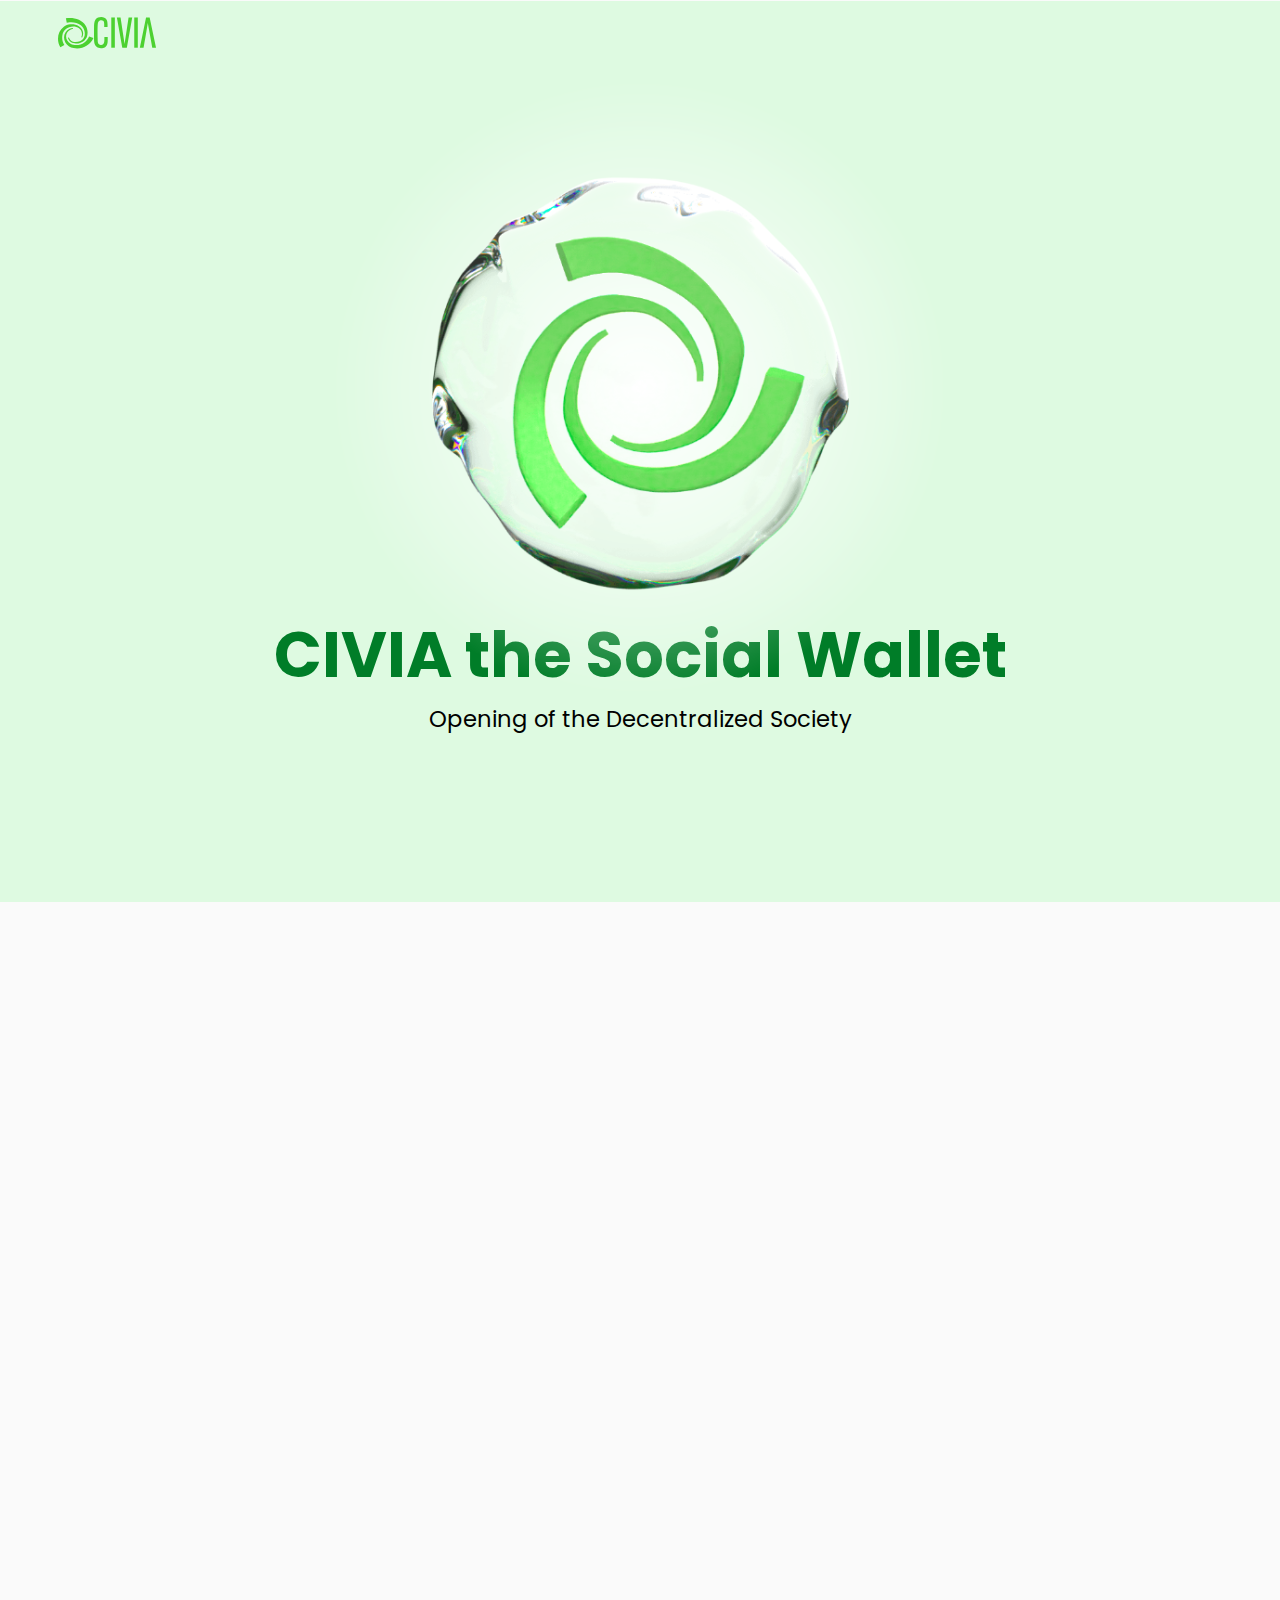
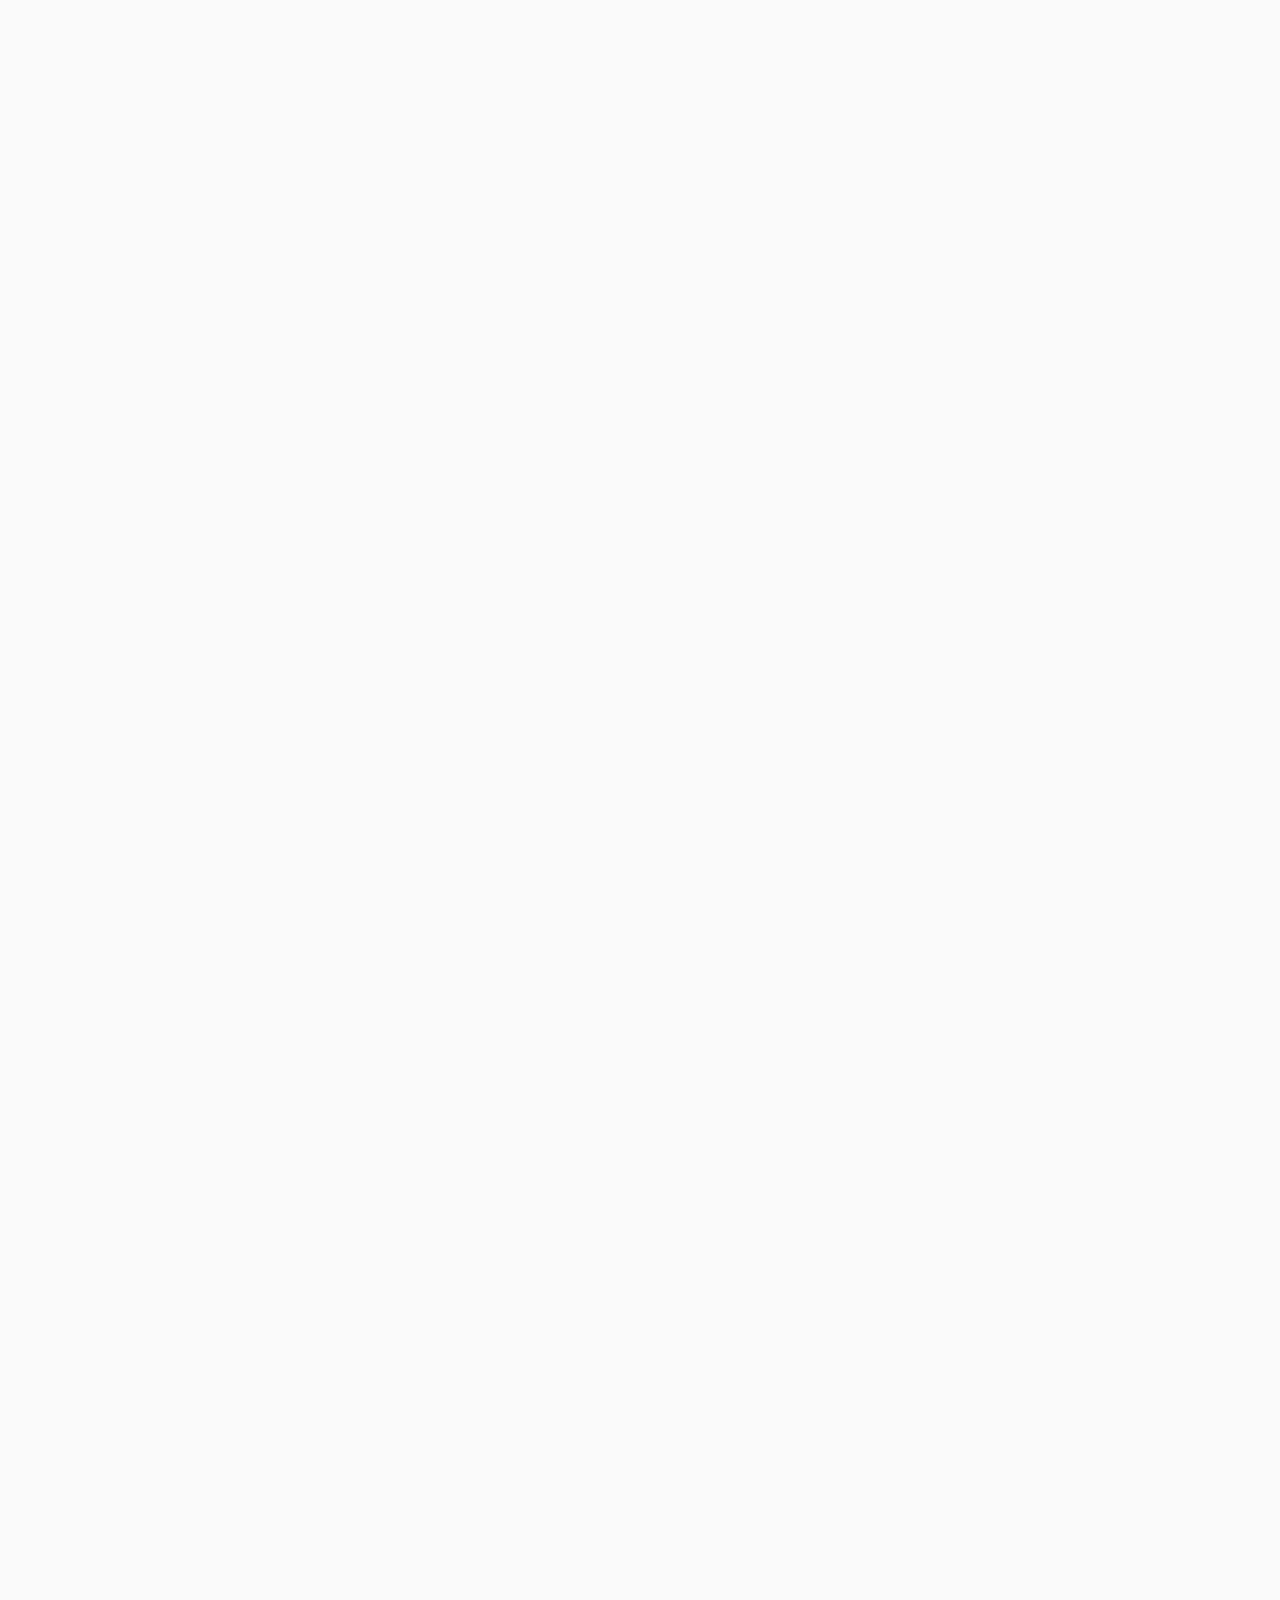
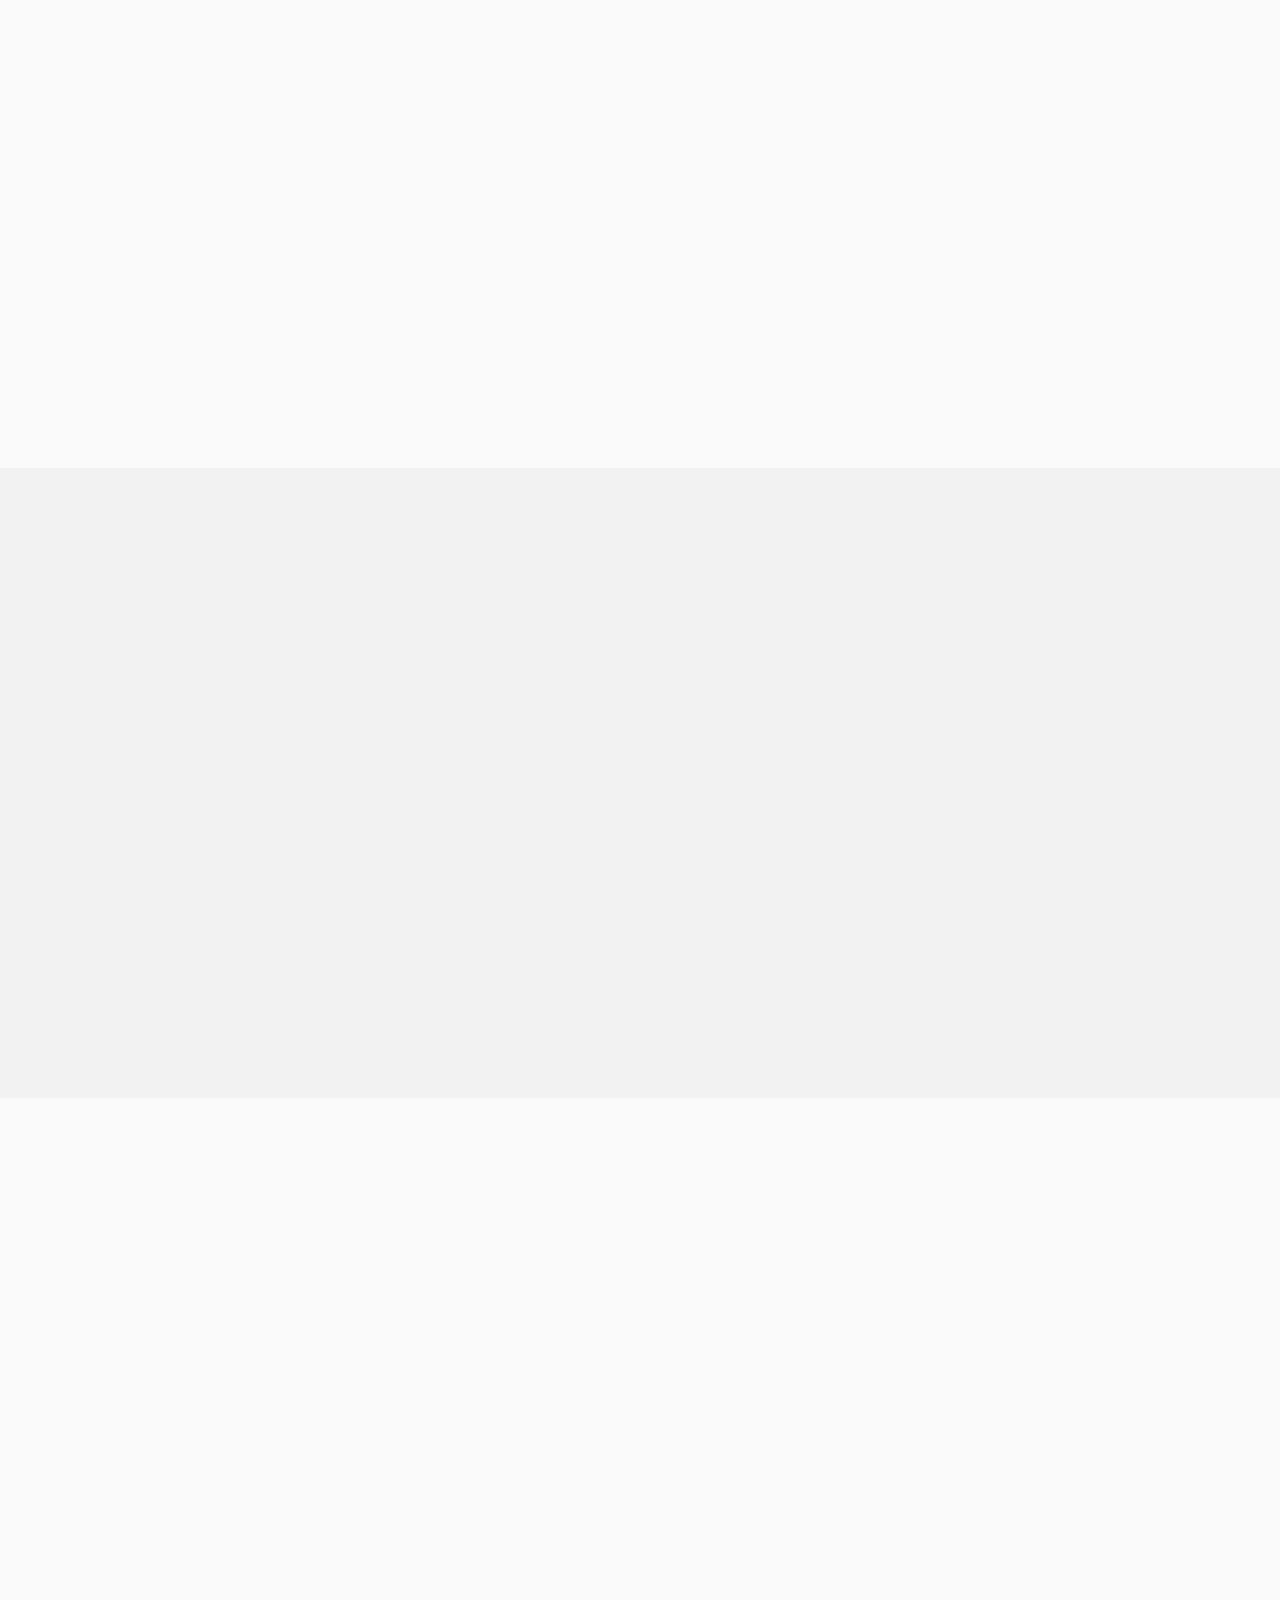
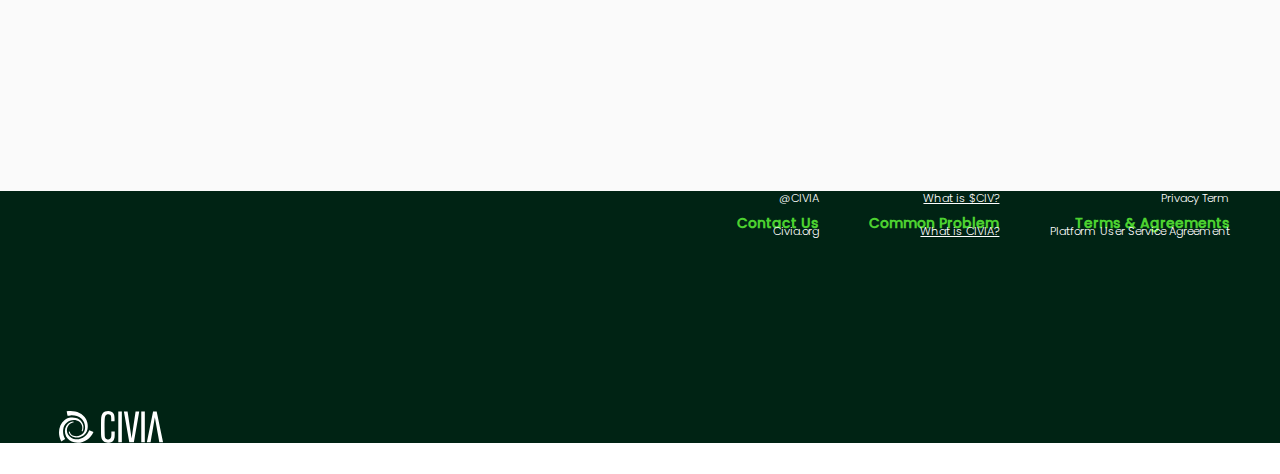
==== commit 99ae5477: "save" ====
--- a/index.html
+++ b/index.html
@@ -42,9 +42,7 @@
         <p class="title">Seedless <span>&</span><br/>Social Recovery</p>
         <img class="image" src="./img/images/desc-1.png" alt="">
         <div class="desc">
-          <p class="desc-1 showLarge">Private keys? Mnemonic phrases? No more!</p>
-          <p class="desc-1 showMiddle">Private keys? Mnemonic phrases? No more!</p>
-          <p class="desc-1 showSmall">Private keys? Mnemonic<br/>phrases? No more!</p>
+          <p class="desc-1">Private keys? Mnemonic phrases? No more!</p>
           <p class="desc-2 showLarge">Civia social recovery mechanism<br/>guarantees 100% wallet recovery after<br/>you specify a few trusted<br/>friends as guardians, in simple<br/>steps.</p>
           <p class="desc-2 showMiddle">Civia social recovery<br/>mechanism guarantees<br/>100% wallet recovery after<br/>you specify a few trusted<br/>friends as guardians, in<br/>simple steps.</p>
           <p class="desc-2 showSmall">Civia social recovery mechanism<br/>guarantees 100% wallet recovery after<br/>you specify a few trusted friends as<br/>guardians, in simple steps.</p>
@@ -168,6 +166,10 @@
 <script src="./js/index.js"></script>
 <script>
   $(function() {
+    $('.cur').click(function() {
+      window.location.href = './whatIsCivia.html';
+    })
+    
     const urls = (new Array(240).fill(0, 0).map( (item, idx) => `pop00000${idx>98? '': (idx>8? '0': '00')}${idx +1}.png`));
 
     function mapImages (urls) {
--- a/css/index.css
+++ b/css/index.css
@@ -420,6 +420,7 @@
 
 .section-footer .right .list p.cur {
   cursor: pointer;
+  text-decoration: underline;
 }
 
 .section-footer .right .list p:not(:nth-child(2)) {
@@ -672,10 +673,14 @@
   }
 
   .section-1 .desc {
-    margin-top: -2.6rem;
+    margin-top: -3rem;
     margin-left: 0.97rem;
     text-align: center;
   }
+
+  /* .section-1 .desc .desc-1:before{
+    left: 0.8rem!important;
+  } */
 
   .section-2 {
     height: auto;
@@ -710,7 +715,7 @@
     width: 7.5rem;
   }
   .section-2 .desc .desc-1 {
-    margin-left: 1.3rem;
+    margin-left: 1.15rem;
   }
   .section-2 .desc .desc-2 {
     text-align: center;
@@ -728,6 +733,7 @@
 
   .section-3 .title {
     margin-left: 0.97rem;
+    margin-top: 0.5rem;
   }
 
   .section-3 .image {
@@ -739,7 +745,7 @@
   }
 
   .section-3 .desc {
-    margin-top: -2rem;
+    margin-top: -2.2rem;
   }
 
   .section-3 .desc .desc-1,
@@ -747,7 +753,7 @@
     width: 7.5rem;
   }
   .section-3 .desc .desc-1 {
-    margin-left: 1.3rem;
+    margin-left: 1.15rem;
   }
   .section-3 .desc .desc-2 {
     text-align: center;
